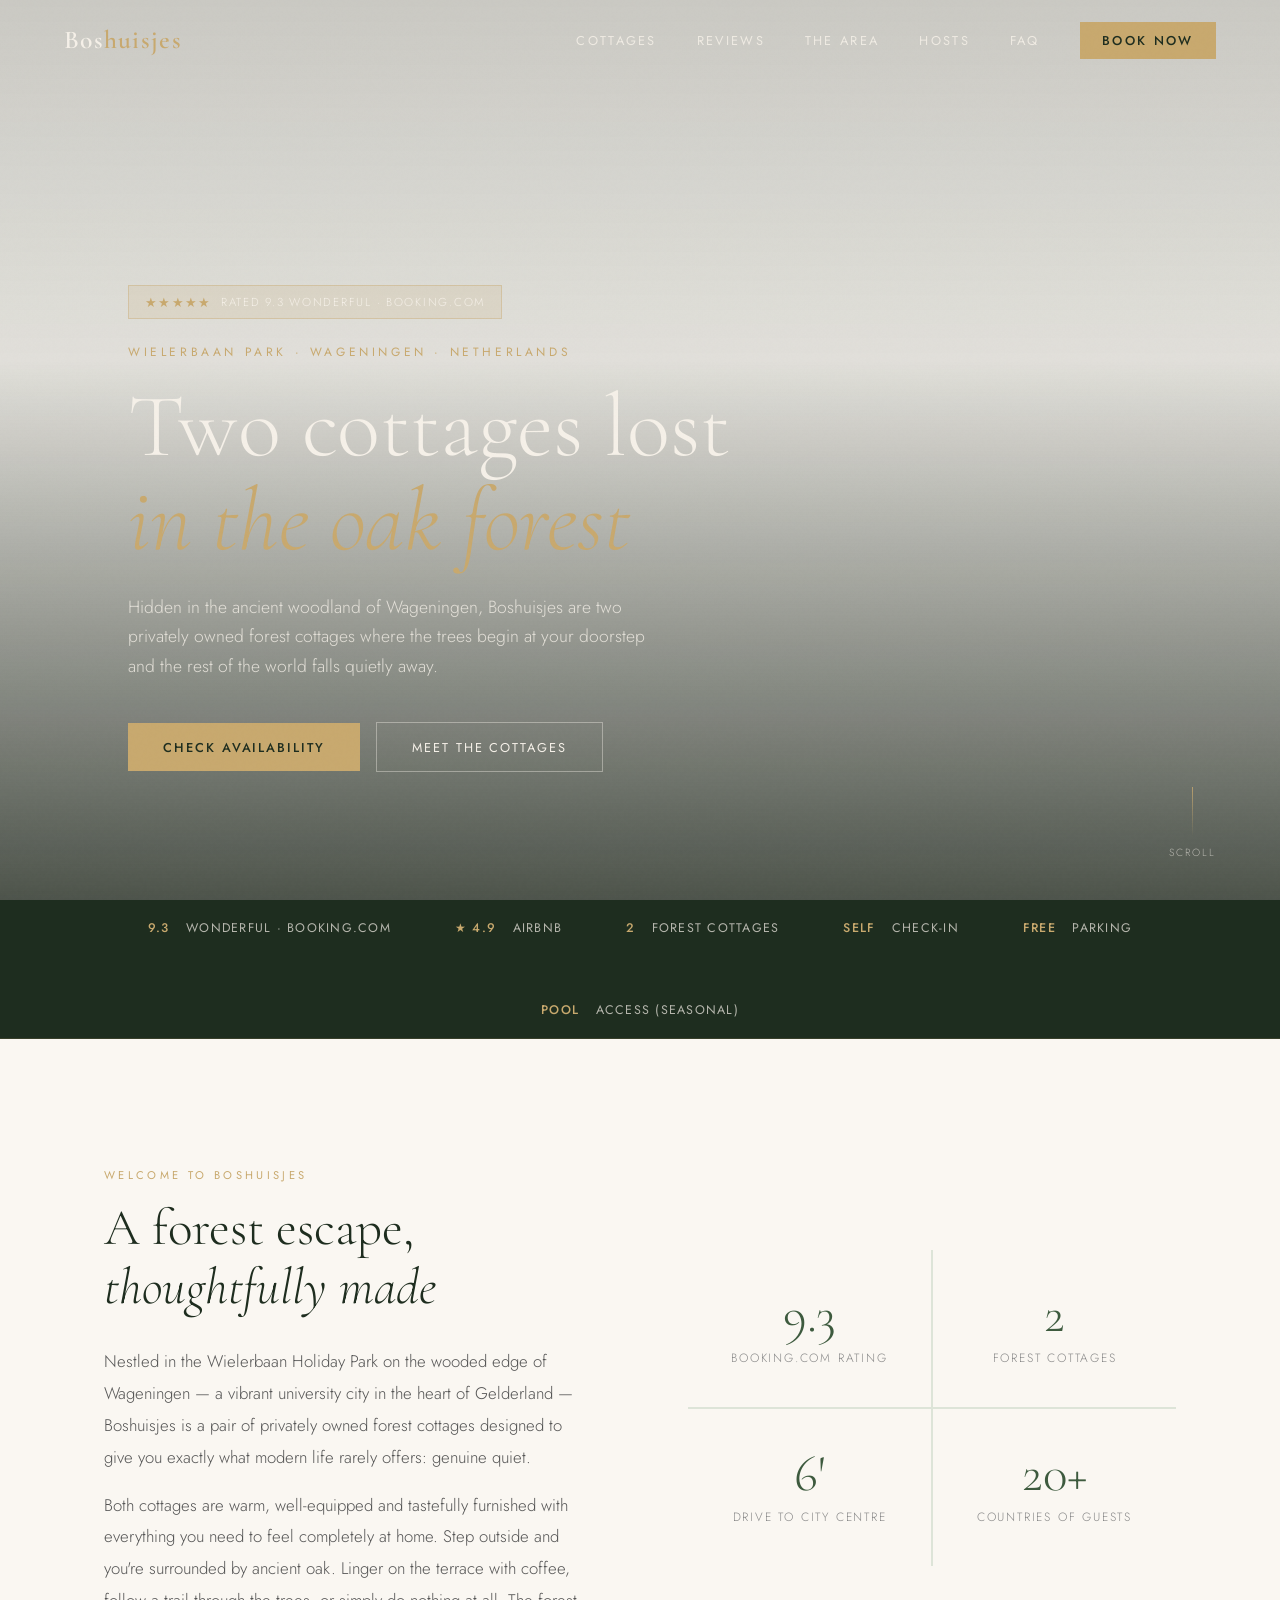
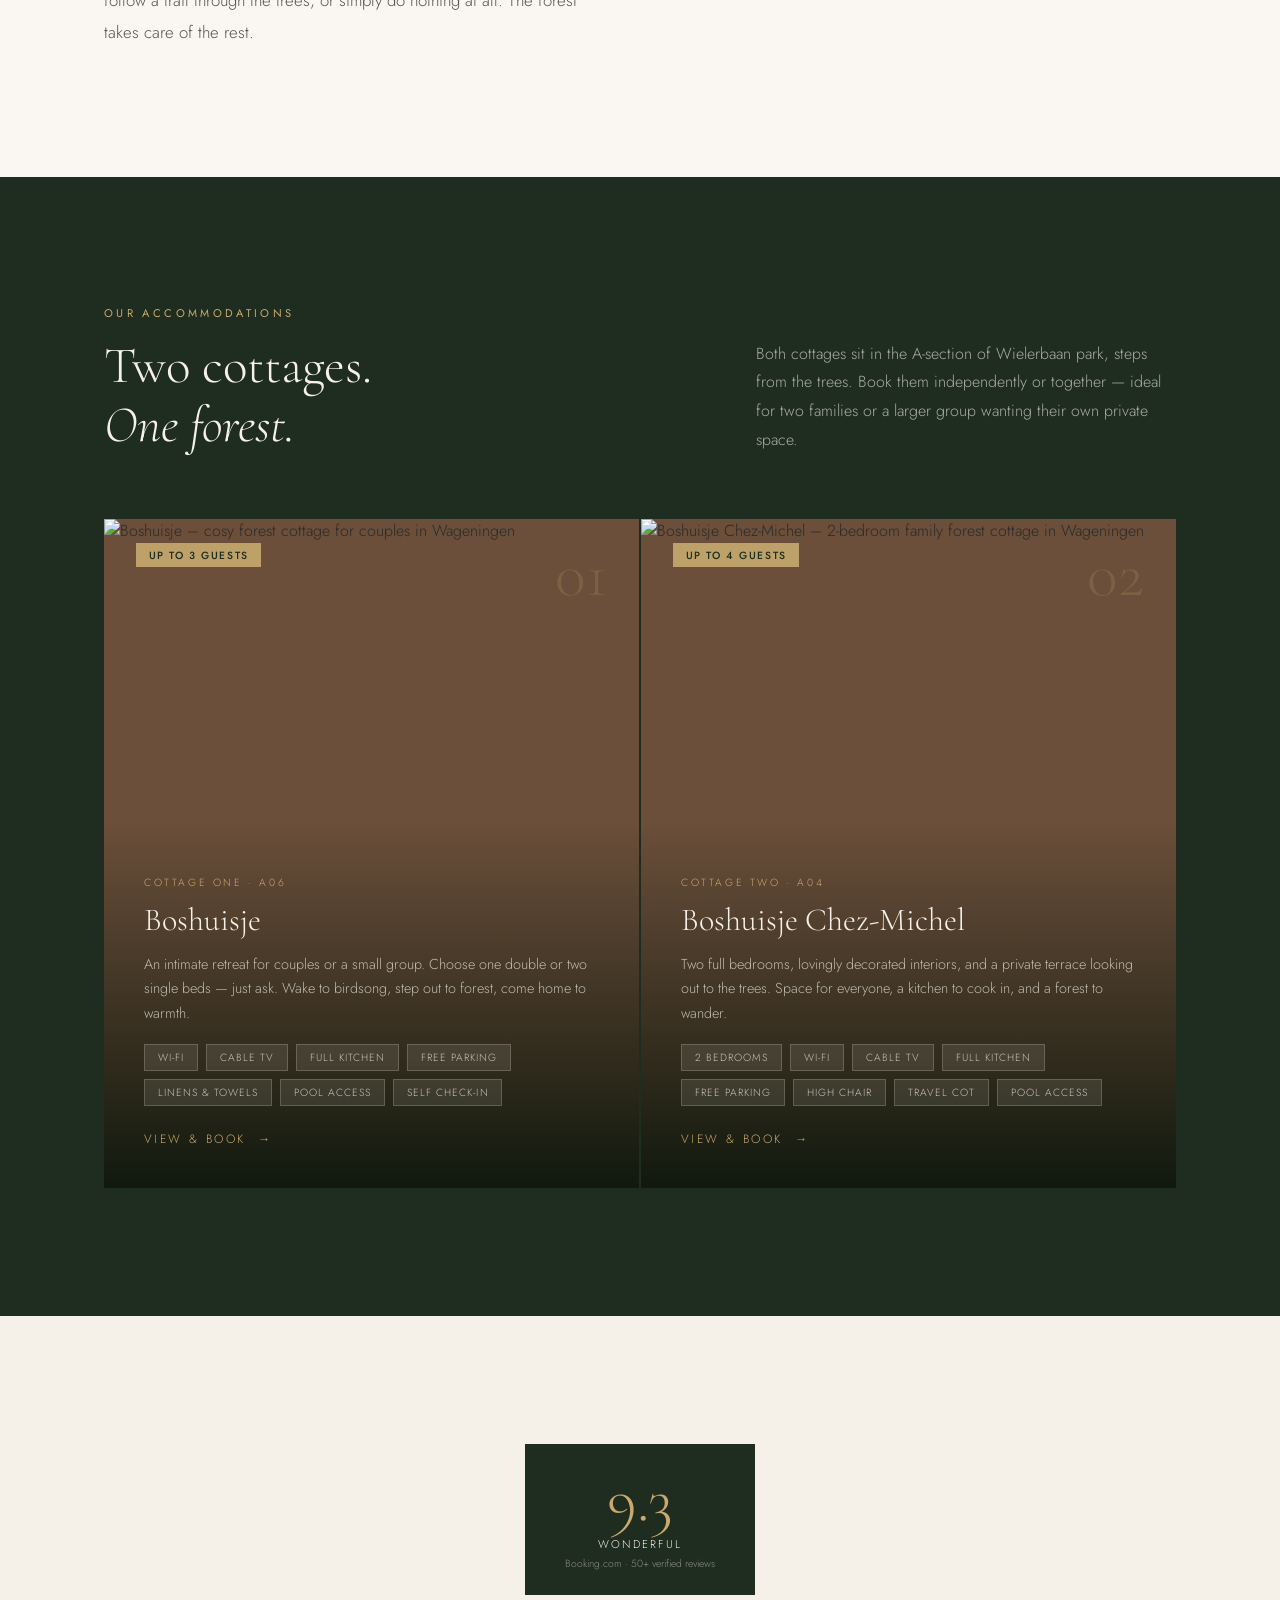
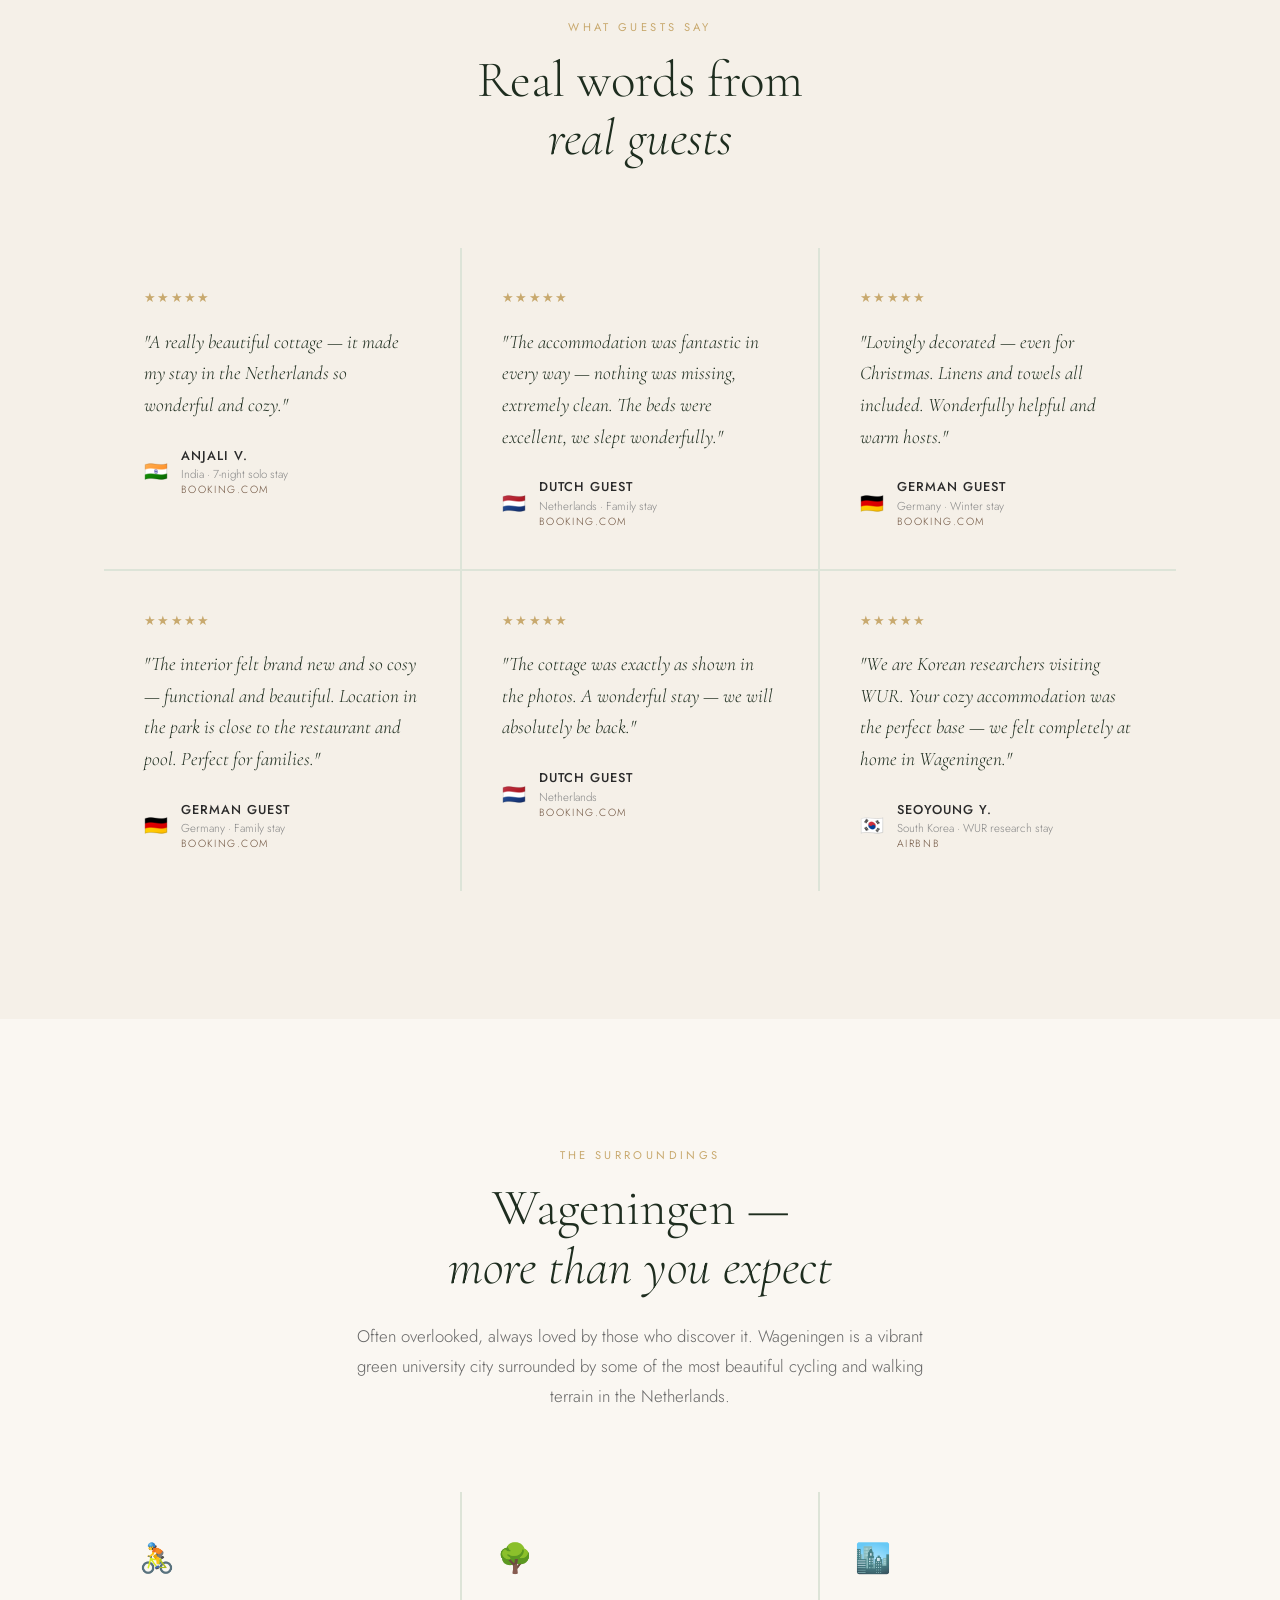
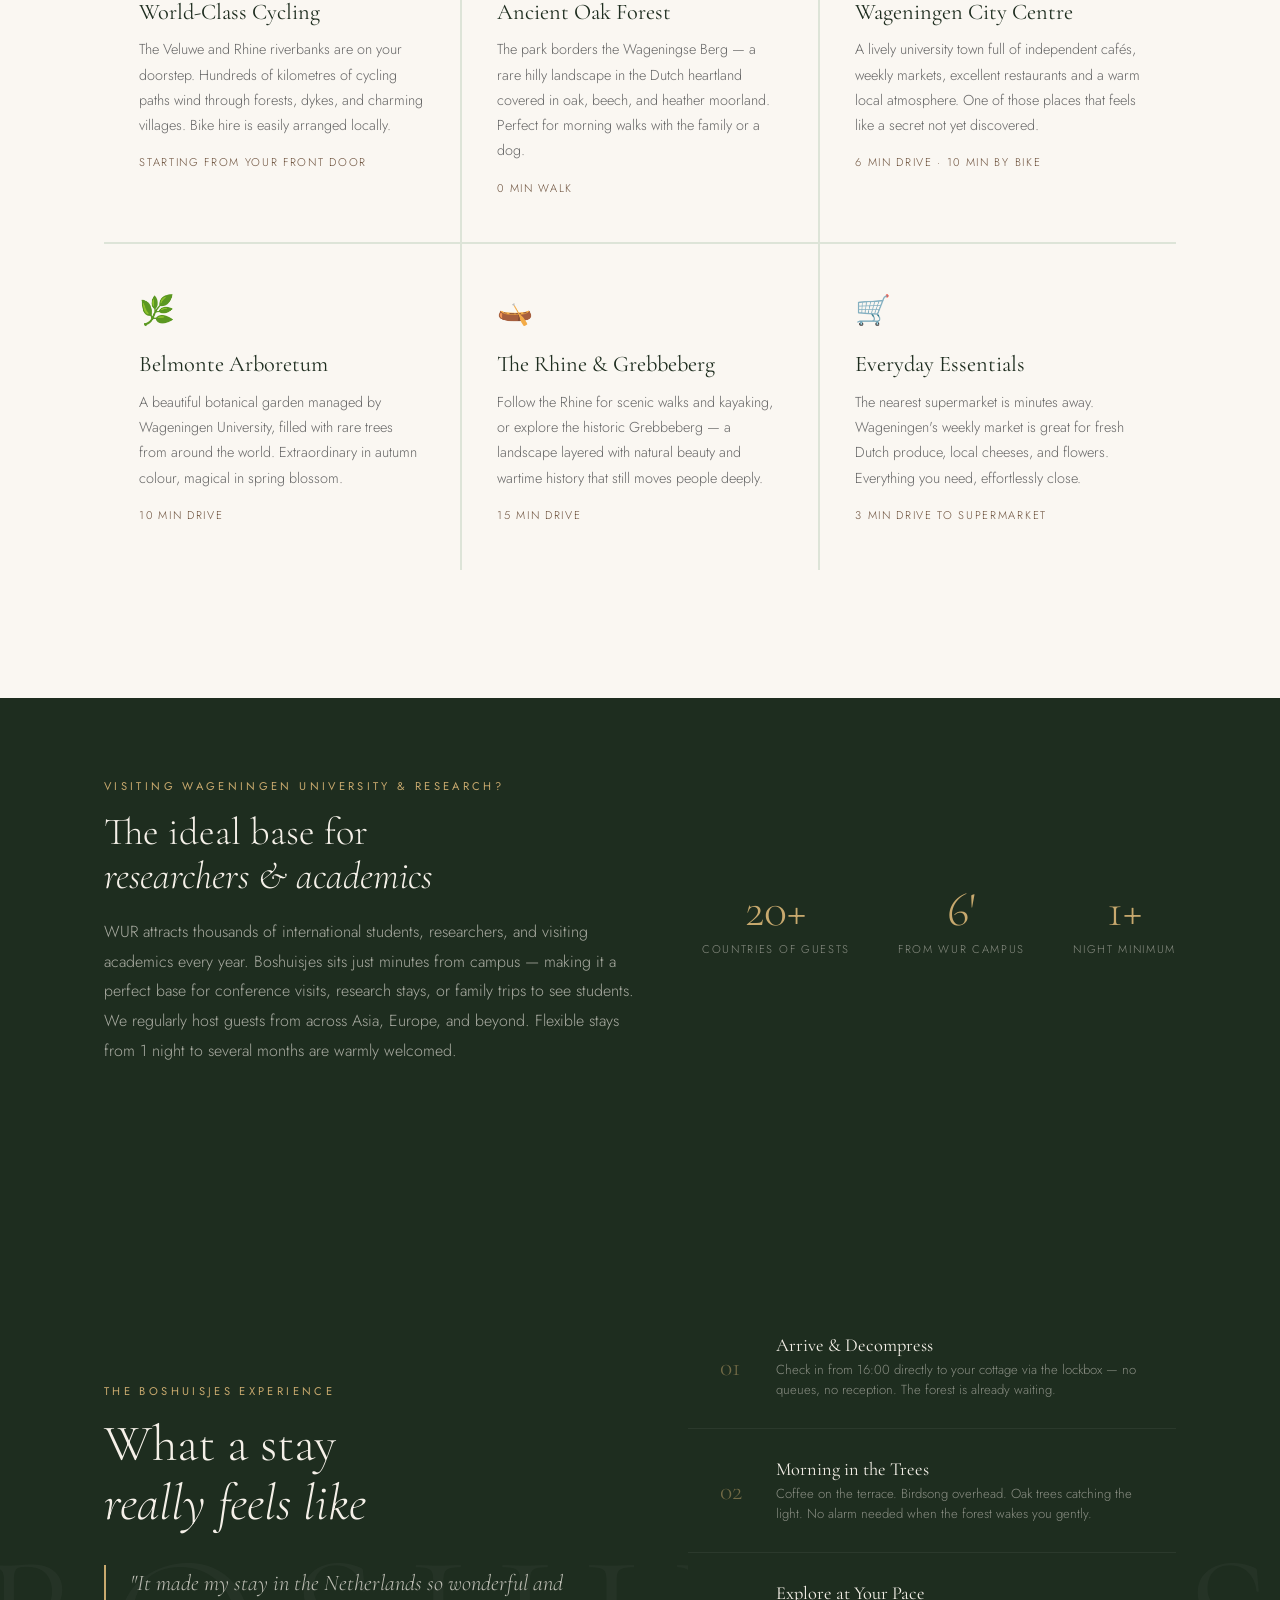
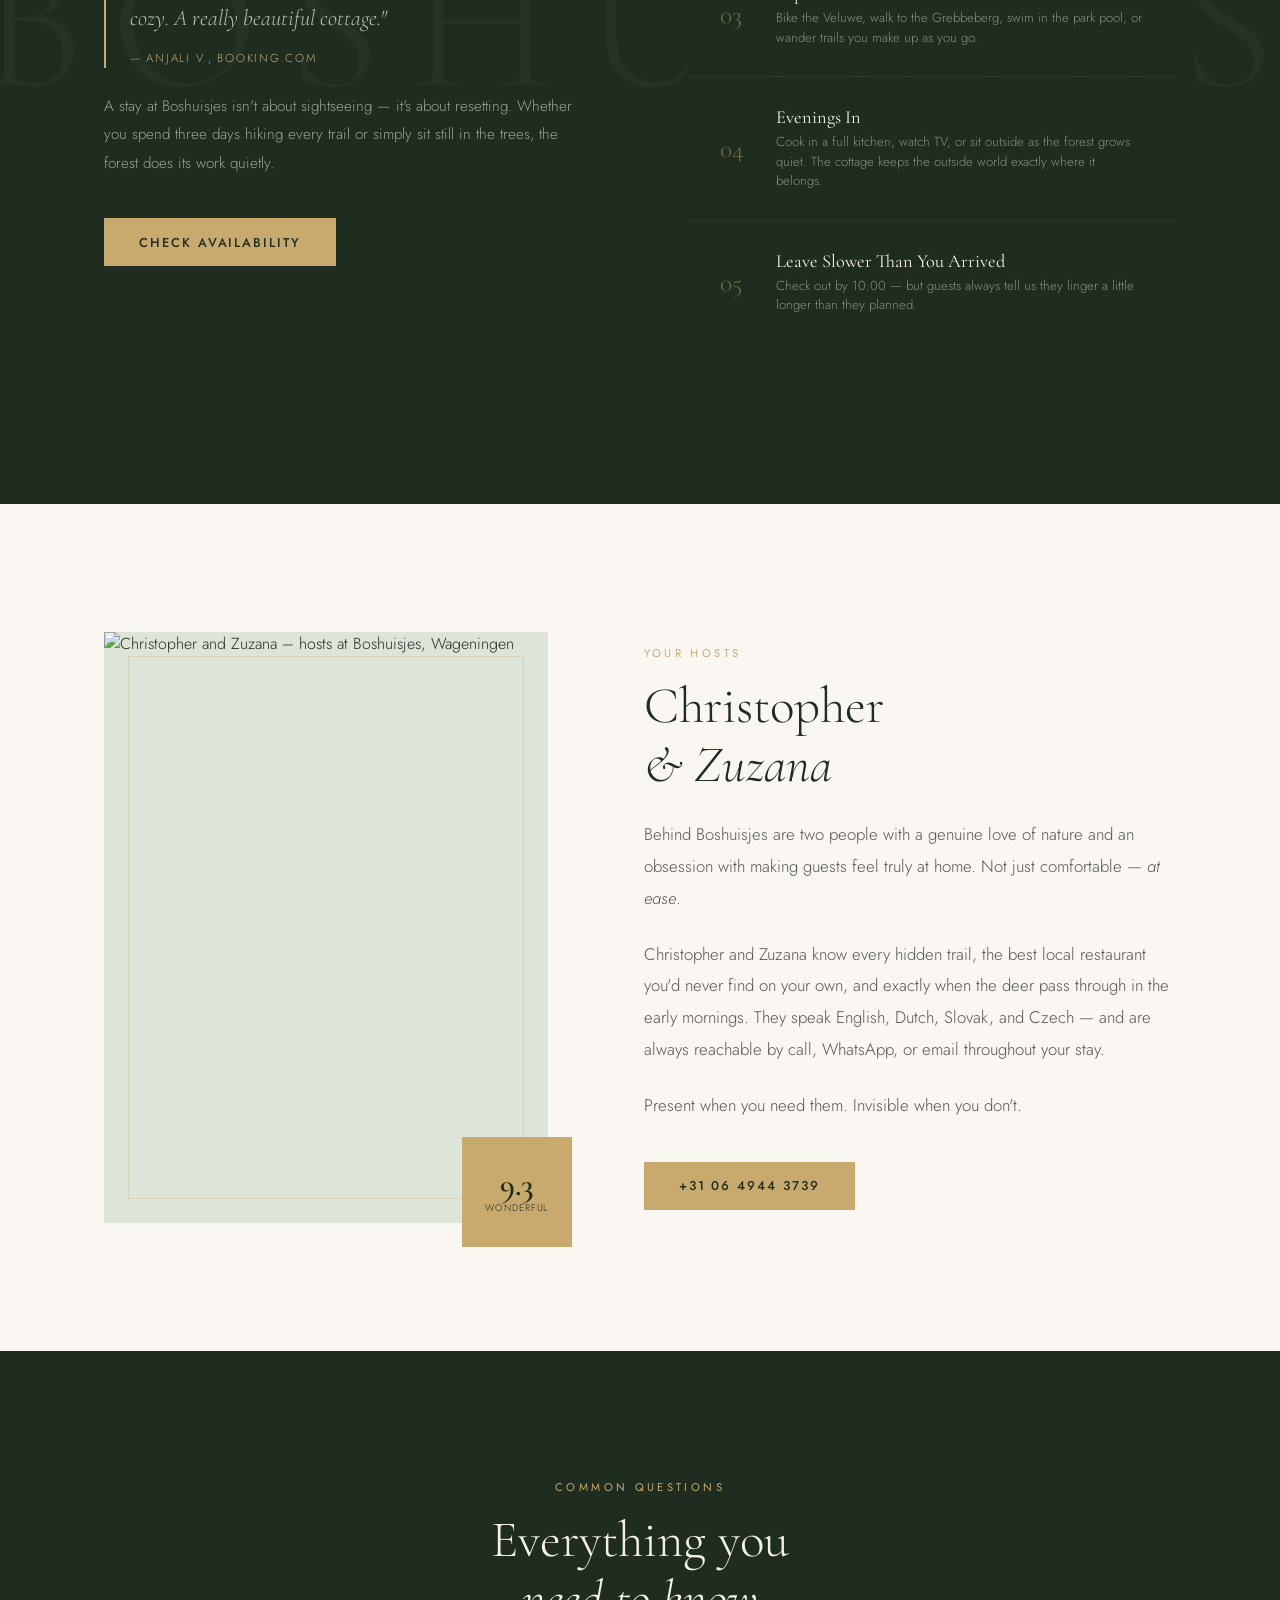
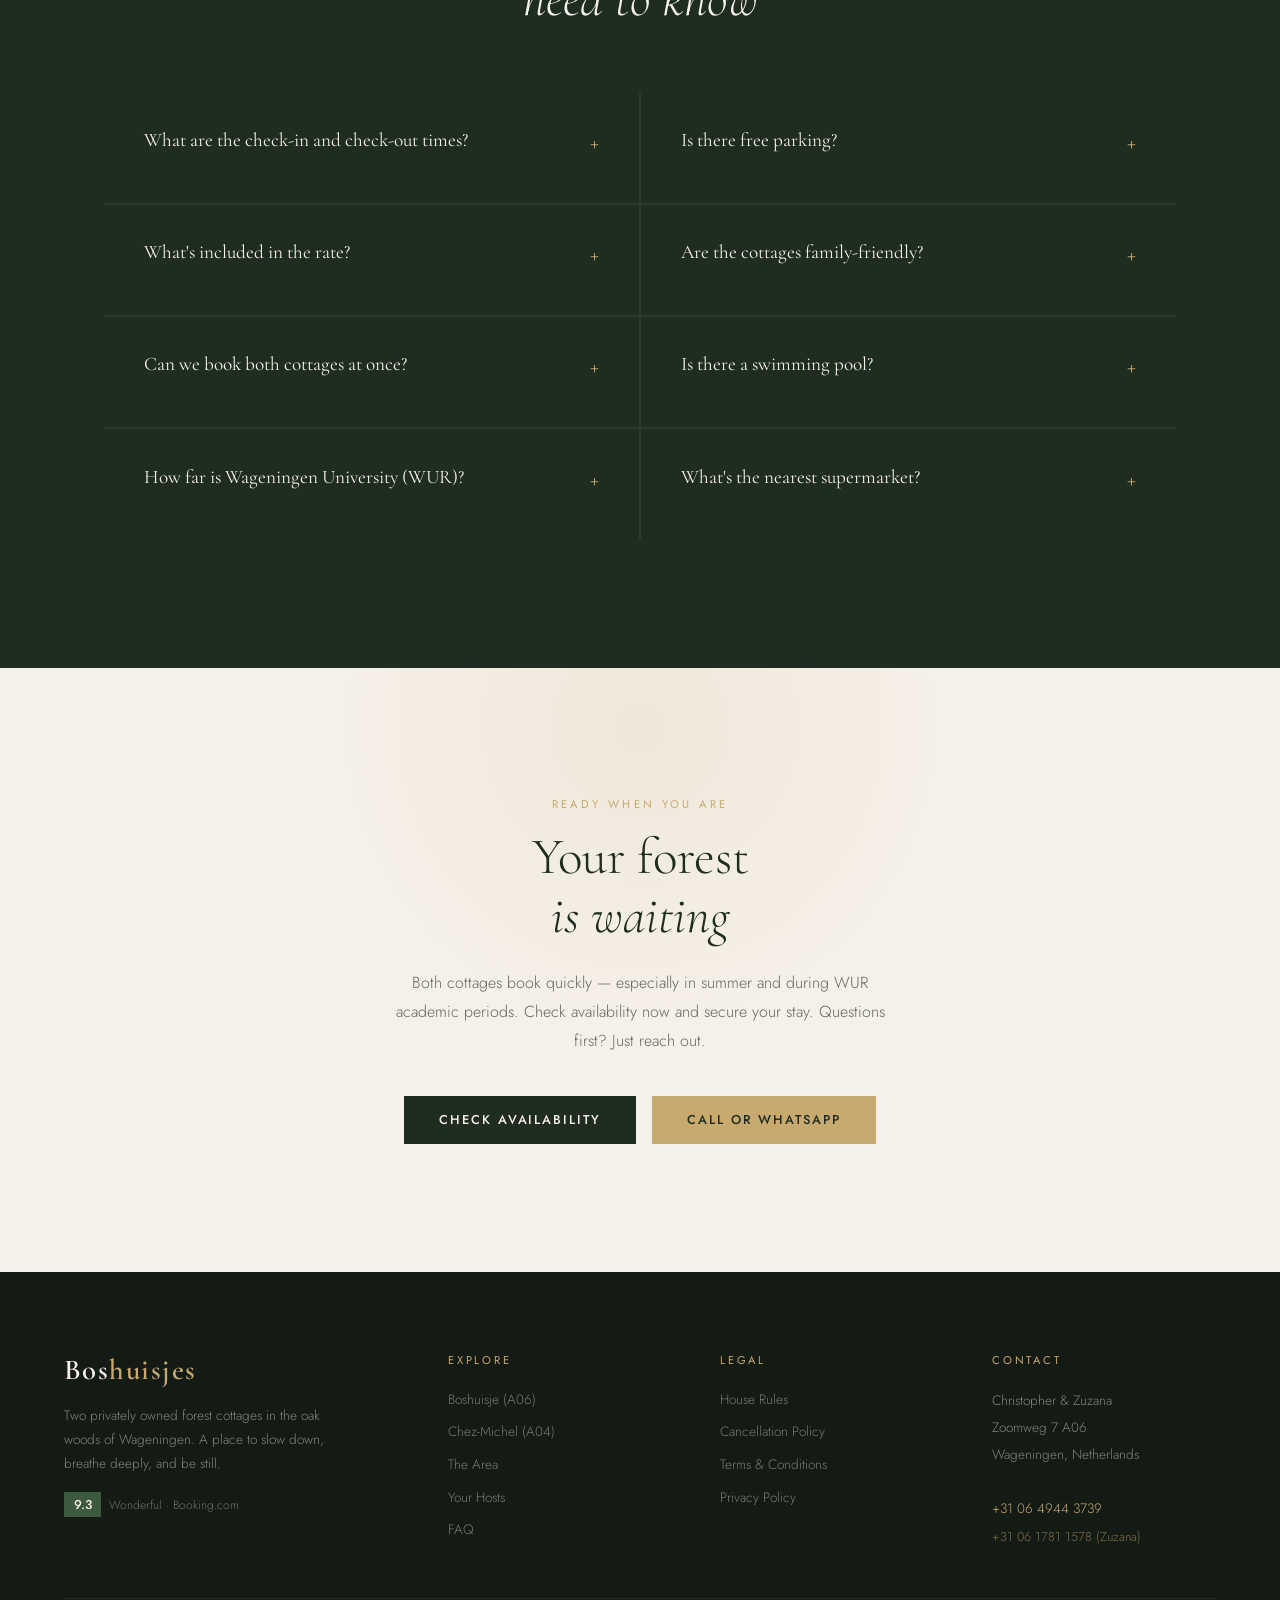
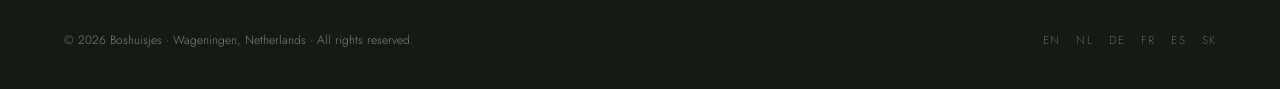
==== boshuisjes/index.html @ 62c1242a "deploy: index.html" ====
<!DOCTYPE html>
<html lang="en">
<head>
  <meta charset="UTF-8" />
  <meta name="viewport" content="width=device-width, initial-scale=1.0" />

  <!-- ===== PRIMARY SEO ===== -->
  <title>Boshuisjes – Forest Cottage Retreats in Wageningen, Netherlands</title>
  <meta name="description" content="Two cosy forest cottages in Wageningen's oak woods — rated 9.3 Wonderful on Booking.com. Perfect for couples, families, WUR visitors & nature lovers. Self check-in. Free parking. Pool access." />
  <meta name="keywords" content="Boshuisjes, Boshuisje, Chez Michel, vakantiewoning Wageningen, forest cottage Netherlands, holiday rental Gelderland, Wielerbaan park, Wageningen University accommodation, nature retreat, cottage Wageningen, familievakantie bos, WUR visiting researcher accommodation" />
  <meta name="author" content="Christopher & Zuzana – Boshuisjes" />
  <link rel="canonical" href="https://boshuisjes.com/" />
  <meta name="robots" content="index, follow" />
  <meta name="geo.region" content="NL-GE" />
  <meta name="geo.placename" content="Wageningen" />

  <!-- Open Graph -->
  <meta property="og:type" content="website" />
  <meta property="og:url" content="https://boshuisjes.com/" />
  <meta property="og:title" content="Boshuisjes – Forest Cottage Retreats in Wageningen · Rated 9.3 Wonderful" />
  <meta property="og:description" content="Two cosy forest cottages hidden in Wageningen's oak woods. Rated 9.3 on Booking.com. Free parking, Wi-Fi, pool access. Ideal for families, couples & WUR visitors." />
  <meta property="og:image" content="https://boshuisjes.com/images/hero.jpg" />
  <meta property="og:locale" content="en_GB" />

  <!-- Twitter Card -->
  <meta name="twitter:card" content="summary_large_image" />
  <meta name="twitter:title" content="Boshuisjes – Forest Cottage Retreats in Wageningen" />
  <meta name="twitter:description" content="Two cosy forest cottages rated 9.3 Wonderful. Oak woods, free parking, pool, Wi-Fi. Book direct." />

  <!-- Hreflang -->
  <link rel="alternate" hreflang="en" href="https://boshuisjes.com/" />
  <link rel="alternate" hreflang="nl" href="https://boshuisjes.com/nl" />
  <link rel="alternate" hreflang="de" href="https://boshuisjes.com/de" />
  <link rel="alternate" hreflang="fr" href="https://boshuisjes.com/fr" />
  <link rel="alternate" hreflang="es" href="https://boshuisjes.com/es" />
  <link rel="alternate" hreflang="x-default" href="https://boshuisjes.com/" />

  <!-- Schema.org -->
  <script type="application/ld+json">
  {
    "@context": "https://schema.org",
    "@type": "LodgingBusiness",
    "name": "Boshuisjes",
    "alternateName": ["Boshuisje", "Boshuisje Chez-Michel"],
    "description": "Two cosy forest cottages in the oak woods of Wageningen, Netherlands. Rated 9.3 Wonderful on Booking.com. Ideal for families, couples, and Wageningen University visitors.",
    "url": "https://boshuisjes.com",
    "telephone": "+31649443739",
    "email": "contact@boshuisjes.com",
    "address": {
      "@type": "PostalAddress",
      "streetAddress": "Zoomweg 7, A06",
      "addressLocality": "Wageningen",
      "addressRegion": "Gelderland",
      "postalCode": "6702 BZ",
      "addressCountry": "NL"
    },
    "geo": { "@type": "GeoCoordinates", "latitude": 51.9692, "longitude": 5.6656 },
    "aggregateRating": {
      "@type": "AggregateRating",
      "ratingValue": "9.3", "bestRating": "10", "ratingCount": "50"
    },
    "amenityFeature": [
      {"@type": "LocationFeatureSpecification", "name": "Free Parking", "value": true},
      {"@type": "LocationFeatureSpecification", "name": "Wi-Fi", "value": true},
      {"@type": "LocationFeatureSpecification", "name": "Seasonal Swimming Pool", "value": true},
      {"@type": "LocationFeatureSpecification", "name": "Full Kitchen", "value": true},
      {"@type": "LocationFeatureSpecification", "name": "Family Friendly", "value": true},
      {"@type": "LocationFeatureSpecification", "name": "Self Check-In", "value": true}
    ],
    "checkinTime": "16:00",
    "checkoutTime": "10:00"
  }
  </script>

  <link rel="preconnect" href="https://fonts.googleapis.com" />
  <link rel="preconnect" href="https://fonts.gstatic.com" crossorigin />
  <link href="https://fonts.googleapis.com/css2?family=Cormorant+Garamond:ital,wght@0,300;0,400;0,600;1,300;1,400&family=Jost:wght@300;400;500&display=swap" rel="stylesheet" />

  <style>
    :root {
      --forest:#1e2d1f; --moss:#3d5a3e; --bark:#6b4f3a;
      --cream:#f5f0e8; --ivory:#faf7f2; --gold:#c8a96e;
      --mist:#dde4d8; --charcoal:#2a2a2a;
      --trans:0.6s cubic-bezier(0.4,0,0.2,1);
    }
    *,*::before,*::after{box-sizing:border-box;margin:0;padding:0}
    html{scroll-behavior:smooth}
    body{font-family:'Jost',sans-serif;font-weight:300;background:var(--ivory);color:var(--charcoal);overflow-x:hidden}
    body::before{content:'';position:fixed;inset:0;background-image:url("data:image/svg+xml,%3Csvg viewBox='0 0 256 256' xmlns='http://www.w3.org/2000/svg'%3E%3Cfilter id='n'%3E%3CfeTurbulence type='fractalNoise' baseFrequency='0.9' numOctaves='4' stitchTiles='stitch'/%3E%3C/filter%3E%3Crect width='100%25' height='100%25' filter='url(%23n)' opacity='0.03'/%3E%3C/svg%3E");pointer-events:none;z-index:9999;opacity:.4}

    /* NAV */
    nav{position:fixed;top:0;left:0;right:0;z-index:100;display:flex;align-items:center;justify-content:space-between;padding:1.5rem 4rem;transition:background var(--trans),padding var(--trans)}
    nav.scrolled{background:rgba(30,45,31,.96);backdrop-filter:blur(12px);padding:1rem 4rem}
    .nav-logo{font-family:'Cormorant Garamond',serif;font-size:1.6rem;font-weight:600;color:var(--cream);text-decoration:none;letter-spacing:.05em}
    .nav-logo span{color:var(--gold)}
    .nav-links{display:flex;gap:2.5rem;list-style:none}
    .nav-links a{color:rgba(245,240,232,.85);text-decoration:none;font-size:.8rem;font-weight:400;letter-spacing:.18em;text-transform:uppercase;transition:color .3s;position:relative}
    .nav-links a::after{content:'';position:absolute;bottom:-3px;left:0;width:0;height:1px;background:var(--gold);transition:width .3s}
    .nav-links a:hover{color:var(--gold)} .nav-links a:hover::after{width:100%}
    .nav-book{background:var(--gold)!important;color:var(--forest)!important;padding:.55rem 1.4rem;font-weight:500!important;transition:background .3s!important}
    .nav-book:hover{background:var(--cream)!important} .nav-book::after{display:none!important}

    /* HERO */
    #hero{position:relative;height:100vh;min-height:700px;display:flex;align-items:flex-end;padding-bottom:8rem;overflow:hidden}
    .hero-bg{position:absolute;inset:0;background:linear-gradient(to bottom,rgba(10,20,10,.2) 0%,rgba(10,20,10,.1) 40%,rgba(10,20,10,.72) 100%),url('../photo/Boshuije%2006%20Banner%20photo.jpg') center/cover no-repeat;transform:scale(1.05);animation:heroZoom 12s ease-out forwards}
    @keyframes heroZoom{from{transform:scale(1.05)}to{transform:scale(1)}}
    .hero-content{position:relative;z-index:2;padding-left:8rem;max-width:800px;opacity:0;transform:translateY(30px);animation:fadeUp 1.2s .5s ease forwards}
    @keyframes fadeUp{to{opacity:1;transform:translateY(0)}}
    .hero-badge{display:inline-flex;align-items:center;gap:.6rem;background:rgba(200,169,110,.15);border:1px solid rgba(200,169,110,.4);padding:.4rem 1rem;margin-bottom:1.5rem}
    .hero-badge-stars{color:var(--gold);font-size:.8rem;letter-spacing:.1em}
    .hero-badge-text{color:var(--cream);font-size:.72rem;letter-spacing:.15em;text-transform:uppercase}
    .hero-eyebrow{display:block;color:var(--gold);font-size:.75rem;letter-spacing:.3em;text-transform:uppercase;margin-bottom:1.2rem;font-weight:400}
    .hero-title{font-family:'Cormorant Garamond',serif;font-size:clamp(3.5rem,7vw,6.5rem);font-weight:300;color:var(--cream);line-height:1.05;margin-bottom:1.5rem}
    .hero-title em{font-style:italic;color:var(--gold)}
    .hero-sub{color:rgba(245,240,232,.8);font-size:1.1rem;font-weight:300;line-height:1.7;max-width:520px;margin-bottom:2.5rem}
    .hero-ctas{display:flex;gap:1rem;align-items:center}
    .btn-primary{background:var(--gold);color:var(--forest);text-decoration:none;padding:.9rem 2.2rem;font-size:.8rem;font-weight:500;letter-spacing:.15em;text-transform:uppercase;transition:background .3s,transform .3s;display:inline-block}
    .btn-primary:hover{background:var(--cream);transform:translateY(-2px)}
    .btn-ghost{color:var(--cream);text-decoration:none;padding:.9rem 2.2rem;font-size:.8rem;font-weight:400;letter-spacing:.15em;text-transform:uppercase;border:1px solid rgba(245,240,232,.4);transition:border-color .3s,color .3s}
    .btn-ghost:hover{border-color:var(--gold);color:var(--gold)}
    .hero-scroll{position:absolute;bottom:2.5rem;right:4rem;z-index:2;display:flex;flex-direction:column;align-items:center;gap:.5rem;color:rgba(245,240,232,.6);font-size:.65rem;letter-spacing:.2em;text-transform:uppercase;animation:fadeUp 1.2s 1.4s ease forwards;opacity:0}
    .scroll-line{width:1px;height:50px;background:linear-gradient(to bottom,rgba(200,169,110,.8),transparent);animation:scrollPulse 2s 2s infinite}
    @keyframes scrollPulse{0%,100%{transform:scaleY(1);opacity:.8}50%{transform:scaleY(.6);opacity:.3}}

    /* SHARED */
    .container{max-width:1200px;margin:0 auto;padding:0 4rem}
    .section-label{font-size:.7rem;letter-spacing:.3em;text-transform:uppercase;color:var(--gold);font-weight:400;margin-bottom:1rem;display:block}
    .section-title{font-family:'Cormorant Garamond',serif;font-size:clamp(2.2rem,4vw,3.5rem);font-weight:300;line-height:1.15;color:var(--forest)}
    .section-title em{font-style:italic}
    .reveal{opacity:0;transform:translateY(40px);transition:opacity .8s ease,transform .8s ease}
    .reveal.visible{opacity:1;transform:translateY(0)}
    .reveal-delay-1{transition-delay:.15s} .reveal-delay-2{transition-delay:.3s} .reveal-delay-3{transition-delay:.45s}

    /* TRUST BAR */
    #trust{background:var(--forest);padding:1.2rem 4rem;display:flex;justify-content:center;align-items:center;gap:4rem;flex-wrap:wrap;border-bottom:1px solid rgba(200,169,110,.15)}
    .trust-item{display:flex;align-items:center;gap:.7rem;color:rgba(245,240,232,.7);font-size:.78rem;letter-spacing:.1em;text-transform:uppercase;font-weight:400}
    .trust-item strong{color:var(--gold);font-weight:500}

    /* INTRO */
    #intro{padding:8rem 0;background:var(--ivory)}
    .intro-grid{display:grid;grid-template-columns:1fr 1fr;gap:6rem;align-items:center}
    .intro-text p{color:#555;line-height:1.9;font-size:1.05rem;margin-top:1.8rem}
    .intro-text p+p{margin-top:1rem}
    .intro-stats{display:grid;grid-template-columns:1fr 1fr;gap:2px;background:var(--mist)}
    .stat-card{background:var(--ivory);padding:2.5rem;text-align:center;transition:background var(--trans)}
    .stat-card:hover{background:var(--cream)}
    .stat-number{font-family:'Cormorant Garamond',serif;font-size:3.2rem;font-weight:300;color:var(--moss);line-height:1;display:block}
    .stat-label{font-size:.75rem;letter-spacing:.15em;text-transform:uppercase;color:#888;margin-top:.5rem;display:block}

    /* COTTAGES */
    #cottages{padding:8rem 0;background:var(--forest);overflow:hidden}
    .cottages-intro{display:flex;justify-content:space-between;align-items:flex-end;margin-bottom:4rem;gap:2rem}
    .cottages-intro p{max-width:420px;color:rgba(245,240,232,.65);line-height:1.8;font-size:1rem}
    .cottage-cards{display:grid;grid-template-columns:1fr 1fr;gap:2px}
    .cottage-card{position:relative;overflow:hidden;aspect-ratio:4/5;cursor:pointer;background:var(--bark)}
    .cottage-card-img{width:100%;height:100%;object-fit:cover;transition:transform .8s cubic-bezier(.4,0,.2,1)}
    .cottage-card:hover .cottage-card-img{transform:scale(1.06)}
    .cottage-card-overlay{position:absolute;inset:0;background:linear-gradient(to top,rgba(10,20,10,.93) 0%,transparent 55%);display:flex;flex-direction:column;justify-content:flex-end;padding:2.5rem}
    .cottage-card-number{font-family:'Cormorant Garamond',serif;font-size:4rem;font-weight:300;color:rgba(200,169,110,.2);position:absolute;top:1.5rem;right:2rem;line-height:1}
    .cottage-capacity{position:absolute;top:1.5rem;left:2rem;background:rgba(200,169,110,.9);color:var(--forest);font-size:.65rem;letter-spacing:.15em;text-transform:uppercase;padding:.3rem .8rem;font-weight:500}
    .cottage-tag{font-size:.65rem;letter-spacing:.25em;text-transform:uppercase;color:var(--gold);margin-bottom:.6rem}
    .cottage-name{font-family:'Cormorant Garamond',serif;font-size:2rem;font-weight:300;color:var(--cream);margin-bottom:.8rem}
    .cottage-desc{color:rgba(245,240,232,.7);font-size:.9rem;line-height:1.7;margin-bottom:1.2rem}
    .cottage-amenities{display:flex;flex-wrap:wrap;gap:.5rem;margin-bottom:1.5rem}
    .amenity-tag{background:rgba(245,240,232,.1);color:rgba(245,240,232,.75);font-size:.65rem;letter-spacing:.1em;text-transform:uppercase;padding:.3rem .8rem;border:1px solid rgba(245,240,232,.2)}
    .cottage-link{color:var(--gold);text-decoration:none;font-size:.75rem;letter-spacing:.2em;text-transform:uppercase;display:flex;align-items:center;gap:.5rem;transition:gap .3s}
    .cottage-link:hover{gap:1rem}

    /* REVIEWS */
    #reviews{padding:8rem 0;background:var(--cream)}
    .reviews-header{text-align:center;margin-bottom:5rem}
    .reviews-score{display:inline-flex;flex-direction:column;align-items:center;background:var(--forest);color:var(--cream);padding:1.5rem 2.5rem;margin-bottom:1.5rem}
    .reviews-score-number{font-family:'Cormorant Garamond',serif;font-size:4rem;font-weight:300;line-height:1;color:var(--gold)}
    .reviews-score-label{font-size:.7rem;letter-spacing:.2em;text-transform:uppercase;margin-top:.3rem}
    .reviews-score-source{font-size:.65rem;opacity:.5;margin-top:.2rem}
    .reviews-grid{display:grid;grid-template-columns:repeat(3,1fr);gap:2px;background:var(--mist)}
    .review-card{background:var(--cream);padding:2.5rem;transition:background var(--trans)}
    .review-card:hover{background:var(--ivory)}
    .review-stars{color:var(--gold);font-size:.8rem;margin-bottom:1.2rem;letter-spacing:.1em}
    .review-text{font-family:'Cormorant Garamond',serif;font-size:1.2rem;font-style:italic;line-height:1.65;color:var(--forest);margin-bottom:1.5rem}
    .review-author{display:flex;align-items:center;gap:.8rem}
    .review-flag{font-size:1.2rem}
    .review-name{font-size:.8rem;font-weight:500;letter-spacing:.08em;text-transform:uppercase}
    .review-origin{font-size:.72rem;color:#888;margin-top:.1rem}
    .review-platform{font-size:.65rem;letter-spacing:.15em;text-transform:uppercase;color:var(--bark)}

    /* AREA */
    #area{padding:8rem 0;background:var(--ivory)}
    .area-header{text-align:center;margin-bottom:5rem}
    .area-header p{max-width:600px;margin:1.5rem auto 0;color:#666;line-height:1.8;font-size:1.05rem}
    .area-grid{display:grid;grid-template-columns:repeat(3,1fr);gap:2px;background:var(--mist)}
    .area-item{background:var(--ivory);padding:2.8rem 2.2rem;transition:background var(--trans);position:relative;overflow:hidden}
    .area-item::before{content:'';position:absolute;bottom:0;left:0;right:0;height:3px;background:var(--gold);transform:scaleX(0);transform-origin:left;transition:transform .4s ease}
    .area-item:hover{background:var(--cream)} .area-item:hover::before{transform:scaleX(1)}
    .area-icon{font-size:1.8rem;margin-bottom:1.2rem;display:block}
    .area-item h3{font-family:'Cormorant Garamond',serif;font-size:1.4rem;font-weight:400;color:var(--forest);margin-bottom:.8rem}
    .area-item p{color:#666;font-size:.9rem;line-height:1.75}
    .area-item .distance{display:inline-block;margin-top:1rem;font-size:.7rem;letter-spacing:.15em;text-transform:uppercase;color:var(--bark)}

    /* WUR */
    #wur{padding:5rem 0;background:var(--forest)}
    .wur-inner{display:flex;align-items:center;justify-content:space-between;gap:4rem}
    .wur-text p{color:rgba(245,240,232,.65);line-height:1.85;font-size:1rem;margin-top:1.2rem;max-width:540px}
    .wur-stats{display:flex;gap:3rem;flex-shrink:0}
    .wur-stat{text-align:center}
    .wur-stat-num{font-family:'Cormorant Garamond',serif;font-size:3rem;font-weight:300;color:var(--gold);line-height:1;display:block}
    .wur-stat-label{font-size:.7rem;letter-spacing:.15em;text-transform:uppercase;color:rgba(245,240,232,.5);margin-top:.4rem;display:block}

    /* EXPERIENCE */
    #experience{padding:10rem 0;background:var(--forest);position:relative;overflow:hidden}
    #experience::before{content:'BOSHUISJES';position:absolute;top:50%;left:50%;transform:translate(-50%,-50%);font-family:'Cormorant Garamond',serif;font-size:clamp(6rem,15vw,14rem);font-weight:300;color:rgba(255,255,255,.03);white-space:nowrap;pointer-events:none;letter-spacing:.15em}
    .experience-inner{display:grid;grid-template-columns:1fr 1fr;gap:6rem;align-items:center;position:relative;z-index:2}
    .experience-text blockquote{margin-top:2rem;padding-left:1.5rem;border-left:2px solid var(--gold);font-family:'Cormorant Garamond',serif;font-size:1.4rem;font-style:italic;color:rgba(245,240,232,.75);line-height:1.6}
    .blockquote-author{font-family:'Jost',sans-serif;font-style:normal;font-size:.72rem;letter-spacing:.15em;text-transform:uppercase;color:var(--gold);display:block;margin-top:.8rem}
    .experience-text p{color:rgba(245,240,232,.6);line-height:1.9;margin-top:1.5rem;font-size:.95rem}
    .experience-text .btn-primary{margin-top:2.5rem}
    .experience-list{list-style:none;display:flex;flex-direction:column;gap:1px;background:rgba(255,255,255,.06)}
    .experience-list li{background:rgba(30,45,31,1);padding:1.8rem 2rem;display:flex;align-items:center;gap:1.5rem;transition:background var(--trans)}
    .experience-list li:hover{background:rgba(61,90,62,.4)}
    .exp-num{font-family:'Cormorant Garamond',serif;font-size:1.6rem;color:var(--gold);opacity:.5;min-width:2rem}
    .exp-content h4{font-family:'Cormorant Garamond',serif;font-size:1.15rem;font-weight:400;color:var(--cream);margin-bottom:.25rem}
    .exp-content p{font-size:.82rem;color:rgba(245,240,232,.5);line-height:1.5}

    /* HOSTS */
    #hosts{padding:8rem 0;background:var(--ivory)}
    .hosts-grid{display:grid;grid-template-columns:1fr 1.2fr;gap:6rem;align-items:center}
    .hosts-image{position:relative}
    .hosts-image-frame{width:100%;aspect-ratio:3/4;background:var(--mist);position:relative;overflow:hidden}
    .hosts-image-frame img{width:100%;height:100%;object-fit:cover}
    .hosts-image-frame::after{content:'';position:absolute;inset:0;border:1px solid rgba(200,169,110,.3);margin:1.5rem}
    .hosts-badge{position:absolute;bottom:-1.5rem;right:-1.5rem;background:var(--gold);width:110px;height:110px;display:flex;flex-direction:column;align-items:center;justify-content:center;text-align:center}
    .hosts-badge span:first-child{font-family:'Cormorant Garamond',serif;font-size:2rem;font-weight:600;color:var(--forest);line-height:1}
    .hosts-badge span:last-child{font-size:.6rem;letter-spacing:.1em;text-transform:uppercase;color:var(--forest)}
    .hosts-text p{color:#555;line-height:1.9;font-size:1.05rem;margin-top:1.5rem}
    .hosts-text .btn-primary{margin-top:2.5rem}

    /* FAQ */
    #faq{padding:8rem 0;background:var(--forest)}
    .faq-header{text-align:center;margin-bottom:4rem}
    .faq-grid{display:grid;grid-template-columns:1fr 1fr;gap:2px;background:rgba(255,255,255,.06)}
    .faq-item{background:var(--forest);padding:2.2rem 2.5rem;cursor:pointer;transition:background var(--trans)}
    .faq-item:hover{background:rgba(61,90,62,.3)}
    .faq-q{font-family:'Cormorant Garamond',serif;font-size:1.2rem;font-weight:400;color:var(--cream);margin-bottom:.8rem;display:flex;justify-content:space-between;align-items:start;gap:1rem}
    .faq-q::after{content:'+';font-size:1.4rem;color:var(--gold);flex-shrink:0;transition:transform .3s}
    .faq-item.open .faq-q::after{transform:rotate(45deg)}
    .faq-a{color:rgba(245,240,232,.55);font-size:.9rem;line-height:1.8;max-height:0;overflow:hidden;transition:max-height .4s ease,margin-top .3s}
    .faq-item.open .faq-a{max-height:300px;margin-top:.2rem}

    /* CTA */
    #cta{padding:8rem 0;background:var(--cream);text-align:center;position:relative;overflow:hidden}
    #cta::before{content:'';position:absolute;top:-40%;left:50%;transform:translateX(-50%);width:600px;height:600px;background:radial-gradient(circle,rgba(200,169,110,.12) 0%,transparent 70%);pointer-events:none}
    #cta p{max-width:500px;margin:1.5rem auto 2.5rem;color:#666;line-height:1.8}
    .cta-actions{display:flex;justify-content:center;gap:1rem;flex-wrap:wrap}
    .btn-forest{background:var(--forest);color:var(--cream);text-decoration:none;padding:.9rem 2.2rem;font-size:.8rem;font-weight:500;letter-spacing:.15em;text-transform:uppercase;transition:background .3s;display:inline-block}
    .btn-forest:hover{background:var(--moss)}

    /* FOOTER */
    footer{background:#141a14;padding:5rem 4rem 2.5rem;color:rgba(245,240,232,.5)}
    .footer-top{display:grid;grid-template-columns:1.5fr 1fr 1fr 1fr;gap:3rem;padding-bottom:3rem;border-bottom:1px solid rgba(255,255,255,.07);margin-bottom:2rem}
    .footer-brand .nav-logo{font-size:1.8rem;display:block;margin-bottom:1rem}
    .footer-brand p{font-size:.85rem;line-height:1.8;max-width:260px}
    .footer-rating{display:inline-flex;align-items:center;gap:.5rem;margin-top:1rem}
    .footer-rating-score{background:var(--moss);color:var(--cream);padding:.2rem .6rem;font-size:.8rem;font-weight:500}
    .footer-rating-text{font-size:.75rem;color:rgba(245,240,232,.4)}
    .footer-col h4{font-size:.7rem;letter-spacing:.25em;text-transform:uppercase;color:var(--gold);margin-bottom:1.2rem;font-weight:400}
    .footer-col ul{list-style:none}
    .footer-col ul li{margin-bottom:.6rem}
    .footer-col ul li a{color:rgba(245,240,232,.45);text-decoration:none;font-size:.85rem;transition:color .3s}
    .footer-col ul li a:hover{color:var(--gold)}
    .footer-col address{font-style:normal;font-size:.85rem;line-height:2}
    .footer-bottom{display:flex;justify-content:space-between;align-items:center;font-size:.75rem}
    .lang-switcher{display:flex;gap:1rem}
    .lang-switcher a{color:rgba(245,240,232,.35);text-decoration:none;font-size:.72rem;letter-spacing:.1em;text-transform:uppercase;transition:color .3s}
    .lang-switcher a:hover{color:var(--gold)}

    @media(max-width:1000px){
      nav,nav.scrolled{padding:1rem 2rem}
      .nav-links{gap:1.5rem}
      .hero-content{padding-left:2rem;padding-right:2rem}
      .container{padding:0 2rem}
      #trust{padding:1rem 2rem;gap:1.5rem}
      .intro-grid,.experience-inner,.hosts-grid,.wur-inner{grid-template-columns:1fr}
      .cottage-cards,.faq-grid,.area-grid,.reviews-grid{grid-template-columns:1fr}
      .footer-top{grid-template-columns:1fr 1fr}
      .footer-bottom{flex-direction:column;gap:1rem;text-align:center}
      .cottages-intro{flex-direction:column;gap:1.5rem}
      .wur-stats{justify-content:center}
    }
  </style>
</head>
<body>

  <nav id="navbar">
    <a href="/" class="nav-logo">Bos<span>huisjes</span></a>
    <ul class="nav-links">
      <li><a href="#cottages">Cottages</a></li>
      <li><a href="#reviews">Reviews</a></li>
      <li><a href="#area">The Area</a></li>
      <li><a href="#hosts">Hosts</a></li>
      <li><a href="#faq">FAQ</a></li>
      <li><a href="#cta" class="nav-book">Book Now</a></li>
    </ul>
  </nav>

  <section id="hero">
    <div class="hero-bg"></div>
    <div class="hero-content">
      <div class="hero-badge">
        <span class="hero-badge-stars">★★★★★</span>
        <span class="hero-badge-text">Rated 9.3 Wonderful · Booking.com</span>
      </div>
      <span class="hero-eyebrow">Wielerbaan Park · Wageningen · Netherlands</span>
      <h1 class="hero-title">Two cottages lost<br><em>in the oak forest</em></h1>
      <p class="hero-sub">Hidden in the ancient woodland of Wageningen, Boshuisjes are two privately owned forest cottages where the trees begin at your doorstep and the rest of the world falls quietly away.</p>
      <div class="hero-ctas">
        <a href="#cta" class="btn-primary">Check Availability</a>
        <a href="#cottages" class="btn-ghost">Meet the Cottages</a>
      </div>
    </div>
    <div class="hero-scroll"><div class="scroll-line"></div><span>Scroll</span></div>
  </section>

  <div id="trust">
    <div class="trust-item"><strong>9.3</strong>&nbsp;Wonderful · Booking.com</div>
    <div class="trust-item"><strong>★ 4.9</strong>&nbsp;Airbnb</div>
    <div class="trust-item"><strong>2</strong>&nbsp;Forest Cottages</div>
    <div class="trust-item"><strong>Self</strong>&nbsp;Check-In</div>
    <div class="trust-item"><strong>Free</strong>&nbsp;Parking</div>
    <div class="trust-item"><strong>Pool</strong>&nbsp;Access (seasonal)</div>
  </div>

  <section id="intro">
    <div class="container">
      <div class="intro-grid">
        <div class="intro-text reveal">
          <span class="section-label">Welcome to Boshuisjes</span>
          <h2 class="section-title">A forest escape,<br><em>thoughtfully made</em></h2>
          <p>Nestled in the Wielerbaan Holiday Park on the wooded edge of Wageningen — a vibrant university city in the heart of Gelderland — Boshuisjes is a pair of privately owned forest cottages designed to give you exactly what modern life rarely offers: genuine quiet.</p>
          <p>Both cottages are warm, well-equipped and tastefully furnished with everything you need to feel completely at home. Step outside and you're surrounded by ancient oak. Linger on the terrace with coffee, follow a trail through the trees, or simply do nothing at all. The forest takes care of the rest.</p>
        </div>
        <div class="intro-stats reveal reveal-delay-1">
          <div class="stat-card"><span class="stat-number">9.3</span><span class="stat-label">Booking.com Rating</span></div>
          <div class="stat-card"><span class="stat-number">2</span><span class="stat-label">Forest Cottages</span></div>
          <div class="stat-card"><span class="stat-number">6'</span><span class="stat-label">Drive to City Centre</span></div>
          <div class="stat-card"><span class="stat-number">20+</span><span class="stat-label">Countries of Guests</span></div>
        </div>
      </div>
    </div>
  </section>

  <section id="cottages">
    <div class="container">
      <div class="cottages-intro reveal">
        <div>
          <span class="section-label">Our Accommodations</span>
          <h2 class="section-title" style="color:var(--cream)">Two cottages.<br><em>One forest.</em></h2>
        </div>
        <p>Both cottages sit in the A-section of Wielerbaan park, steps from the trees. Book them independently or together — ideal for two families or a larger group wanting their own private space.</p>
      </div>
      <div class="cottage-cards reveal reveal-delay-1">
        <div class="cottage-card">
          <img class="cottage-card-img" src="../photo/IMG_20220506_111635.jpg" alt="Boshuisje – cosy forest cottage for couples in Wageningen" loading="lazy" />
          <div class="cottage-card-overlay">
            <span class="cottage-card-number">01</span>
            <span class="cottage-capacity">Up to 3 guests</span>
            <span class="cottage-tag">Cottage One · A06</span>
            <h3 class="cottage-name">Boshuisje</h3>
            <p class="cottage-desc">An intimate retreat for couples or a small group. Choose one double or two single beds — just ask. Wake to birdsong, step out to forest, come home to warmth.</p>
            <div class="cottage-amenities">
              <span class="amenity-tag">Wi-Fi</span><span class="amenity-tag">Cable TV</span><span class="amenity-tag">Full Kitchen</span><span class="amenity-tag">Free Parking</span><span class="amenity-tag">Linens & Towels</span><span class="amenity-tag">Pool Access</span><span class="amenity-tag">Self Check-In</span>
            </div>
            <a href="#cta" class="cottage-link">View & Book &nbsp;→</a>
          </div>
        </div>
        <div class="cottage-card">
          <img class="cottage-card-img" src="../../04%20Chez%20Michele/Photos/IMG_20260523_132053_560.jpg" alt="Boshuisje Chez-Michel – 2-bedroom family forest cottage in Wageningen" loading="lazy" />
          <div class="cottage-card-overlay">
            <span class="cottage-card-number">02</span>
            <span class="cottage-capacity">Up to 4 guests</span>
            <span class="cottage-tag">Cottage Two · A04</span>
            <h3 class="cottage-name">Boshuisje Chez-Michel</h3>
            <p class="cottage-desc">Two full bedrooms, lovingly decorated interiors, and a private terrace looking out to the trees. Space for everyone, a kitchen to cook in, and a forest to wander.</p>
            <div class="cottage-amenities">
              <span class="amenity-tag">2 Bedrooms</span><span class="amenity-tag">Wi-Fi</span><span class="amenity-tag">Cable TV</span><span class="amenity-tag">Full Kitchen</span><span class="amenity-tag">Free Parking</span><span class="amenity-tag">High Chair</span><span class="amenity-tag">Travel Cot</span><span class="amenity-tag">Pool Access</span>
            </div>
            <a href="#cta" class="cottage-link">View & Book &nbsp;→</a>
          </div>
        </div>
      </div>
    </div>
  </section>

  <section id="reviews">
    <div class="container">
      <div class="reviews-header reveal">
        <div class="reviews-score">
          <span class="reviews-score-number">9.3</span>
          <span class="reviews-score-label">Wonderful</span>
          <span class="reviews-score-source">Booking.com · 50+ verified reviews</span>
        </div>
        <span class="section-label">What guests say</span>
        <h2 class="section-title">Real words from<br><em>real guests</em></h2>
      </div>
      <div class="reviews-grid">
        <div class="review-card reveal">
          <div class="review-stars">★★★★★</div>
          <p class="review-text">"A really beautiful cottage — it made my stay in the Netherlands so wonderful and cozy."</p>
          <div class="review-author"><span class="review-flag">🇮🇳</span><div><div class="review-name">Anjali V.</div><div class="review-origin">India · 7-night solo stay</div><div class="review-platform">Booking.com</div></div></div>
        </div>
        <div class="review-card reveal reveal-delay-1">
          <div class="review-stars">★★★★★</div>
          <p class="review-text">"The accommodation was fantastic in every way — nothing was missing, extremely clean. The beds were excellent, we slept wonderfully."</p>
          <div class="review-author"><span class="review-flag">🇳🇱</span><div><div class="review-name">Dutch guest</div><div class="review-origin">Netherlands · Family stay</div><div class="review-platform">Booking.com</div></div></div>
        </div>
        <div class="review-card reveal reveal-delay-2">
          <div class="review-stars">★★★★★</div>
          <p class="review-text">"Lovingly decorated — even for Christmas. Linens and towels all included. Wonderfully helpful and warm hosts."</p>
          <div class="review-author"><span class="review-flag">🇩🇪</span><div><div class="review-name">German guest</div><div class="review-origin">Germany · Winter stay</div><div class="review-platform">Booking.com</div></div></div>
        </div>
        <div class="review-card reveal">
          <div class="review-stars">★★★★★</div>
          <p class="review-text">"The interior felt brand new and so cosy — functional and beautiful. Location in the park is close to the restaurant and pool. Perfect for families."</p>
          <div class="review-author"><span class="review-flag">🇩🇪</span><div><div class="review-name">German guest</div><div class="review-origin">Germany · Family stay</div><div class="review-platform">Booking.com</div></div></div>
        </div>
        <div class="review-card reveal reveal-delay-1">
          <div class="review-stars">★★★★★</div>
          <p class="review-text">"The cottage was exactly as shown in the photos. A wonderful stay — we will absolutely be back."</p>
          <div class="review-author"><span class="review-flag">🇳🇱</span><div><div class="review-name">Dutch guest</div><div class="review-origin">Netherlands</div><div class="review-platform">Booking.com</div></div></div>
        </div>
        <div class="review-card reveal reveal-delay-2">
          <div class="review-stars">★★★★★</div>
          <p class="review-text">"We are Korean researchers visiting WUR. Your cozy accommodation was the perfect base — we felt completely at home in Wageningen."</p>
          <div class="review-author"><span class="review-flag">🇰🇷</span><div><div class="review-name">Seoyoung Y.</div><div class="review-origin">South Korea · WUR research stay</div><div class="review-platform">Airbnb</div></div></div>
        </div>
      </div>
    </div>
  </section>

  <section id="area">
    <div class="container">
      <div class="area-header reveal">
        <span class="section-label">The Surroundings</span>
        <h2 class="section-title">Wageningen —<br><em>more than you expect</em></h2>
        <p>Often overlooked, always loved by those who discover it. Wageningen is a vibrant green university city surrounded by some of the most beautiful cycling and walking terrain in the Netherlands.</p>
      </div>
      <div class="area-grid">
        <div class="area-item reveal"><span class="area-icon">🚴</span><h3>World-Class Cycling</h3><p>The Veluwe and Rhine riverbanks are on your doorstep. Hundreds of kilometres of cycling paths wind through forests, dykes, and charming villages. Bike hire is easily arranged locally.</p><span class="distance">Starting from your front door</span></div>
        <div class="area-item reveal reveal-delay-1"><span class="area-icon">🌳</span><h3>Ancient Oak Forest</h3><p>The park borders the Wageningse Berg — a rare hilly landscape in the Dutch heartland covered in oak, beech, and heather moorland. Perfect for morning walks with the family or a dog.</p><span class="distance">0 min walk</span></div>
        <div class="area-item reveal reveal-delay-2"><span class="area-icon">🏙️</span><h3>Wageningen City Centre</h3><p>A lively university town full of independent cafés, weekly markets, excellent restaurants and a warm local atmosphere. One of those places that feels like a secret not yet discovered.</p><span class="distance">6 min drive · 10 min by bike</span></div>
        <div class="area-item reveal"><span class="area-icon">🌿</span><h3>Belmonte Arboretum</h3><p>A beautiful botanical garden managed by Wageningen University, filled with rare trees from around the world. Extraordinary in autumn colour, magical in spring blossom.</p><span class="distance">10 min drive</span></div>
        <div class="area-item reveal reveal-delay-1"><span class="area-icon">🛶</span><h3>The Rhine & Grebbeberg</h3><p>Follow the Rhine for scenic walks and kayaking, or explore the historic Grebbeberg — a landscape layered with natural beauty and wartime history that still moves people deeply.</p><span class="distance">15 min drive</span></div>
        <div class="area-item reveal reveal-delay-2"><span class="area-icon">🛒</span><h3>Everyday Essentials</h3><p>The nearest supermarket is minutes away. Wageningen's weekly market is great for fresh Dutch produce, local cheeses, and flowers. Everything you need, effortlessly close.</p><span class="distance">3 min drive to supermarket</span></div>
      </div>
    </div>
  </section>

  <section id="wur">
    <div class="container">
      <div class="wur-inner reveal">
        <div class="wur-text">
          <span class="section-label">Visiting Wageningen University & Research?</span>
          <h2 class="section-title" style="color:var(--cream);font-size:clamp(1.8rem,3vw,2.8rem)">The ideal base for<br><em>researchers & academics</em></h2>
          <p>WUR attracts thousands of international students, researchers, and visiting academics every year. Boshuisjes sits just minutes from campus — making it a perfect base for conference visits, research stays, or family trips to see students. We regularly host guests from across Asia, Europe, and beyond. Flexible stays from 1 night to several months are warmly welcomed.</p>
        </div>
        <div class="wur-stats">
          <div class="wur-stat"><span class="wur-stat-num">20+</span><span class="wur-stat-label">Countries of guests</span></div>
          <div class="wur-stat"><span class="wur-stat-num">6'</span><span class="wur-stat-label">From WUR campus</span></div>
          <div class="wur-stat"><span class="wur-stat-num">1+</span><span class="wur-stat-label">Night minimum</span></div>
        </div>
      </div>
    </div>
  </section>

  <section id="experience">
    <div class="container">
      <div class="experience-inner">
        <div class="experience-text reveal">
          <span class="section-label">The Boshuisjes Experience</span>
          <h2 class="section-title" style="color:var(--cream)">What a stay<br><em>really feels like</em></h2>
          <blockquote>"It made my stay in the Netherlands so wonderful and cozy. A really beautiful cottage."<span class="blockquote-author">— Anjali V., Booking.com</span></blockquote>
          <p>A stay at Boshuisjes isn't about sightseeing — it's about resetting. Whether you spend three days hiking every trail or simply sit still in the trees, the forest does its work quietly.</p>
          <a href="#cta" class="btn-primary">Check Availability</a>
        </div>
        <ul class="experience-list reveal reveal-delay-1">
          <li><span class="exp-num">01</span><div class="exp-content"><h4>Arrive & Decompress</h4><p>Check in from 16:00 directly to your cottage via the lockbox — no queues, no reception. The forest is already waiting.</p></div></li>
          <li><span class="exp-num">02</span><div class="exp-content"><h4>Morning in the Trees</h4><p>Coffee on the terrace. Birdsong overhead. Oak trees catching the light. No alarm needed when the forest wakes you gently.</p></div></li>
          <li><span class="exp-num">03</span><div class="exp-content"><h4>Explore at Your Pace</h4><p>Bike the Veluwe, walk to the Grebbeberg, swim in the park pool, or wander trails you make up as you go.</p></div></li>
          <li><span class="exp-num">04</span><div class="exp-content"><h4>Evenings In</h4><p>Cook in a full kitchen, watch TV, or sit outside as the forest grows quiet. The cottage keeps the outside world exactly where it belongs.</p></div></li>
          <li><span class="exp-num">05</span><div class="exp-content"><h4>Leave Slower Than You Arrived</h4><p>Check out by 10:00 — but guests always tell us they linger a little longer than they planned.</p></div></li>
        </ul>
      </div>
    </div>
  </section>

  <section id="hosts">
    <div class="container">
      <div class="hosts-grid">
        <div class="hosts-image reveal">
          <div class="hosts-image-frame">
            <img src="../photo/IMG_20240407_114153.jpg" alt="Christopher and Zuzana – hosts at Boshuisjes, Wageningen" loading="lazy" />
          </div>
          <div class="hosts-badge"><span>9.3</span><span>Wonderful</span></div>
        </div>
        <div class="hosts-text reveal reveal-delay-1">
          <span class="section-label">Your Hosts</span>
          <h2 class="section-title">Christopher<br><em>& Zuzana</em></h2>
          <p>Behind Boshuisjes are two people with a genuine love of nature and an obsession with making guests feel truly at home. Not just comfortable — <em>at ease</em>.</p>
          <p>Christopher and Zuzana know every hidden trail, the best local restaurant you'd never find on your own, and exactly when the deer pass through in the early mornings. They speak English, Dutch, Slovak, and Czech — and are always reachable by call, WhatsApp, or email throughout your stay.</p>
          <p>Present when you need them. Invisible when you don't.</p>
          <a href="tel:+31649443739" class="btn-primary">+31 06 4944 3739</a>
        </div>
      </div>
    </div>
  </section>

  <section id="faq">
    <div class="container">
      <div class="faq-header reveal">
        <span class="section-label">Common Questions</span>
        <h2 class="section-title" style="color:var(--cream)">Everything you<br><em>need to know</em></h2>
      </div>
      <div class="faq-grid">
        <div class="faq-item" onclick="this.classList.toggle('open')"><div class="faq-q">What are the check-in and check-out times?</div><div class="faq-a">Check-in is from 16:00 via self check-in lockbox — no need to wait for anyone. Check-out is by 10:00. If you need flexibility, just contact us in advance and we'll do our best.</div></div>
        <div class="faq-item" onclick="this.classList.toggle('open')"><div class="faq-q">Is there free parking?</div><div class="faq-a">Yes — each cottage has its own private parking space, completely free. The park has a barrier; a keycard is provided inside the cottage for access. Note: TopParken charges €50 to replace a lost card.</div></div>
        <div class="faq-item" onclick="this.classList.toggle('open')"><div class="faq-q">What's included in the rate?</div><div class="faq-a">Bed linens and towels (one set per guest), Wi-Fi, cable TV, tea and coffee, soap and cleaning supplies, free parking, and seasonal swimming pool passes. Additional linen sets available on request for €25 per set.</div></div>
        <div class="faq-item" onclick="this.classList.toggle('open')"><div class="faq-q">Are the cottages family-friendly?</div><div class="faq-a">Absolutely. Both cottages are ideal for families with children. A high chair and travel cot are available on request at no extra charge. The forest setting is safe, peaceful and magical for kids.</div></div>
        <div class="faq-item" onclick="this.classList.toggle('open')"><div class="faq-q">Can we book both cottages at once?</div><div class="faq-a">Yes! Both can be booked simultaneously — perfect for two families or a larger group wanting adjacent but private spaces in the same forest setting.</div></div>
        <div class="faq-item" onclick="this.classList.toggle('open')"><div class="faq-q">Is there a swimming pool?</div><div class="faq-a">Yes — the Wielerbaan park has a seasonal pool. Pool passes are left in the cottage, ready for your arrival. Please return them before departure (TopParken charges €10 per replacement).</div></div>
        <div class="faq-item" onclick="this.classList.toggle('open')"><div class="faq-q">How far is Wageningen University (WUR)?</div><div class="faq-a">Approximately 6 minutes by car or 15 minutes by bicycle. We regularly host visiting researchers, lecturers, conference delegates, and parents of students. Flexible stays are available.</div></div>
        <div class="faq-item" onclick="this.classList.toggle('open')"><div class="faq-q">What's the nearest supermarket?</div><div class="faq-a">About 3 minutes by car or 6 minutes by bike. Wageningen city centre — with markets, restaurants and more — is just 6 minutes by car. The park also has a small on-site restaurant.</div></div>
      </div>
    </div>
  </section>

  <section id="cta">
    <div class="container">
      <div class="reveal">
        <span class="section-label">Ready When You Are</span>
        <h2 class="section-title">Your forest<br><em>is waiting</em></h2>
        <p>Both cottages book quickly — especially in summer and during WUR academic periods. Check availability now and secure your stay. Questions first? Just reach out.</p>
        <div class="cta-actions">
          <a href="https://boshuisjes.com/book-now" class="btn-forest">Check Availability</a>
          <a href="tel:+31649443739" class="btn-primary">Call or WhatsApp</a>
        </div>
      </div>
    </div>
  </section>

  <footer>
    <div class="footer-top">
      <div class="footer-brand">
        <a href="/" class="nav-logo">Bos<span>huisjes</span></a>
        <p>Two privately owned forest cottages in the oak woods of Wageningen. A place to slow down, breathe deeply, and be still.</p>
        <div class="footer-rating"><span class="footer-rating-score">9.3</span><span class="footer-rating-text">Wonderful · Booking.com</span></div>
      </div>
      <div class="footer-col">
        <h4>Explore</h4>
        <ul>
          <li><a href="#cottages">Boshuisje (A06)</a></li>
          <li><a href="#cottages">Chez-Michel (A04)</a></li>
          <li><a href="#area">The Area</a></li>
          <li><a href="#hosts">Your Hosts</a></li>
          <li><a href="#faq">FAQ</a></li>
        </ul>
      </div>
      <div class="footer-col">
        <h4>Legal</h4>
        <ul>
          <li><a href="#">House Rules</a></li>
          <li><a href="#">Cancellation Policy</a></li>
          <li><a href="#">Terms & Conditions</a></li>
          <li><a href="#">Privacy Policy</a></li>
        </ul>
      </div>
      <div class="footer-col">
        <h4>Contact</h4>
        <address>
          Christopher & Zuzana<br>Zoomweg 7 A06<br>Wageningen, Netherlands<br><br>
          <a href="tel:+31649443739" style="color:var(--gold);text-decoration:none">+31 06 4944 3739</a><br>
          <a href="tel:+31617811578" style="color:rgba(200,169,110,.6);text-decoration:none;font-size:.8rem">+31 06 1781 1578 (Zuzana)</a>
        </address>
      </div>
    </div>
    <div class="footer-bottom">
      <span>© 2026 Boshuisjes · Wageningen, Netherlands · All rights reserved.</span>
      <div class="lang-switcher">
        <a href="/en">EN</a><a href="/nl">NL</a><a href="/de">DE</a>
        <a href="/fr">FR</a><a href="/es">ES</a><a href="/sk">SK</a>
      </div>
    </div>
  </footer>

  <script>
    const navbar = document.getElementById('navbar');
    window.addEventListener('scroll', () => navbar.classList.toggle('scrolled', window.scrollY > 80));
    const obs = new IntersectionObserver(entries => entries.forEach(e => { if(e.isIntersecting){e.target.classList.add('visible');obs.unobserve(e.target)} }), {threshold:.1});
    document.querySelectorAll('.reveal').forEach(el => obs.observe(el));
  </script>
</body>
</html>
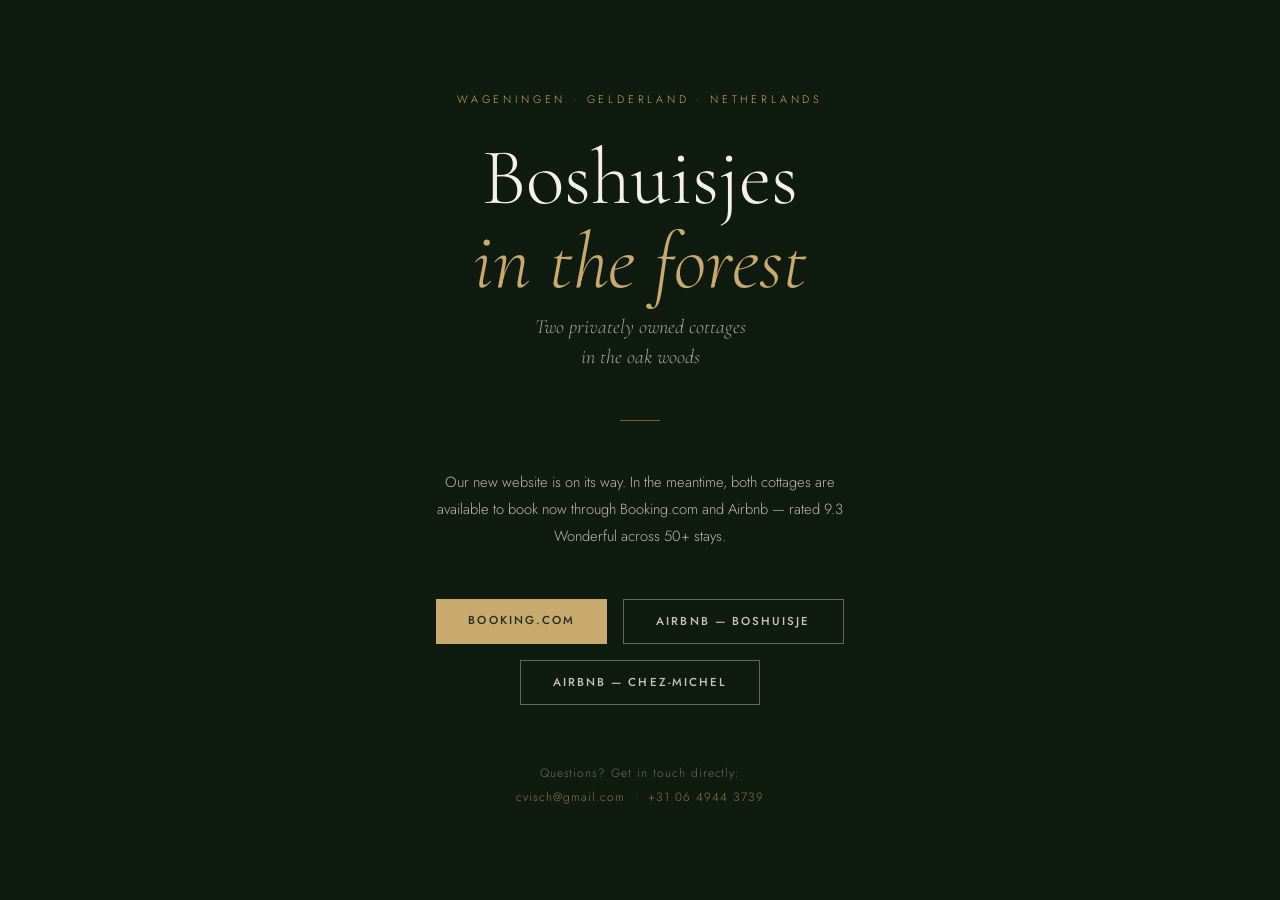
==== commit 74eb4a6f: "Coming soon page — site under construction (correct build path)" ====
--- a/boshuisjes/index.html
+++ b/boshuisjes/index.html
@@ -1,600 +1,126 @@
 <!DOCTYPE html>
 <html lang="en">
 <head>
-  <meta charset="UTF-8" />
-  <meta name="viewport" content="width=device-width, initial-scale=1.0" />
-
-  <!-- ===== PRIMARY SEO ===== -->
-  <title>Boshuisjes – Forest Cottage Retreats in Wageningen, Netherlands</title>
-  <meta name="description" content="Two cosy forest cottages in Wageningen's oak woods — rated 9.3 Wonderful on Booking.com. Perfect for couples, families, WUR visitors & nature lovers. Self check-in. Free parking. Pool access." />
-  <meta name="keywords" content="Boshuisjes, Boshuisje, Chez Michel, vakantiewoning Wageningen, forest cottage Netherlands, holiday rental Gelderland, Wielerbaan park, Wageningen University accommodation, nature retreat, cottage Wageningen, familievakantie bos, WUR visiting researcher accommodation" />
-  <meta name="author" content="Christopher & Zuzana – Boshuisjes" />
-  <link rel="canonical" href="https://boshuisjes.com/" />
-  <meta name="robots" content="index, follow" />
-  <meta name="geo.region" content="NL-GE" />
-  <meta name="geo.placename" content="Wageningen" />
-
-  <!-- Open Graph -->
-  <meta property="og:type" content="website" />
-  <meta property="og:url" content="https://boshuisjes.com/" />
-  <meta property="og:title" content="Boshuisjes – Forest Cottage Retreats in Wageningen · Rated 9.3 Wonderful" />
-  <meta property="og:description" content="Two cosy forest cottages hidden in Wageningen's oak woods. Rated 9.3 on Booking.com. Free parking, Wi-Fi, pool access. Ideal for families, couples & WUR visitors." />
-  <meta property="og:image" content="https://boshuisjes.com/images/hero.jpg" />
-  <meta property="og:locale" content="en_GB" />
-
-  <!-- Twitter Card -->
-  <meta name="twitter:card" content="summary_large_image" />
-  <meta name="twitter:title" content="Boshuisjes – Forest Cottage Retreats in Wageningen" />
-  <meta name="twitter:description" content="Two cosy forest cottages rated 9.3 Wonderful. Oak woods, free parking, pool, Wi-Fi. Book direct." />
-
-  <!-- Hreflang -->
-  <link rel="alternate" hreflang="en" href="https://boshuisjes.com/" />
-  <link rel="alternate" hreflang="nl" href="https://boshuisjes.com/nl" />
-  <link rel="alternate" hreflang="de" href="https://boshuisjes.com/de" />
-  <link rel="alternate" hreflang="fr" href="https://boshuisjes.com/fr" />
-  <link rel="alternate" hreflang="es" href="https://boshuisjes.com/es" />
-  <link rel="alternate" hreflang="x-default" href="https://boshuisjes.com/" />
-
-  <!-- Schema.org -->
-  <script type="application/ld+json">
-  {
-    "@context": "https://schema.org",
-    "@type": "LodgingBusiness",
-    "name": "Boshuisjes",
-    "alternateName": ["Boshuisje", "Boshuisje Chez-Michel"],
-    "description": "Two cosy forest cottages in the oak woods of Wageningen, Netherlands. Rated 9.3 Wonderful on Booking.com. Ideal for families, couples, and Wageningen University visitors.",
-    "url": "https://boshuisjes.com",
-    "telephone": "+31649443739",
-    "email": "contact@boshuisjes.com",
-    "address": {
-      "@type": "PostalAddress",
-      "streetAddress": "Zoomweg 7, A06",
-      "addressLocality": "Wageningen",
-      "addressRegion": "Gelderland",
-      "postalCode": "6702 BZ",
-      "addressCountry": "NL"
-    },
-    "geo": { "@type": "GeoCoordinates", "latitude": 51.9692, "longitude": 5.6656 },
-    "aggregateRating": {
-      "@type": "AggregateRating",
-      "ratingValue": "9.3", "bestRating": "10", "ratingCount": "50"
-    },
-    "amenityFeature": [
-      {"@type": "LocationFeatureSpecification", "name": "Free Parking", "value": true},
-      {"@type": "LocationFeatureSpecification", "name": "Wi-Fi", "value": true},
-      {"@type": "LocationFeatureSpecification", "name": "Seasonal Swimming Pool", "value": true},
-      {"@type": "LocationFeatureSpecification", "name": "Full Kitchen", "value": true},
-      {"@type": "LocationFeatureSpecification", "name": "Family Friendly", "value": true},
-      {"@type": "LocationFeatureSpecification", "name": "Self Check-In", "value": true}
-    ],
-    "checkinTime": "16:00",
-    "checkoutTime": "10:00"
-  }
-  </script>
-
-  <link rel="preconnect" href="https://fonts.googleapis.com" />
-  <link rel="preconnect" href="https://fonts.gstatic.com" crossorigin />
-  <link href="https://fonts.googleapis.com/css2?family=Cormorant+Garamond:ital,wght@0,300;0,400;0,600;1,300;1,400&family=Jost:wght@300;400;500&display=swap" rel="stylesheet" />
-
+  <meta charset="UTF-8"/>
+  <meta name="viewport" content="width=device-width,initial-scale=1.0"/>
+  <title>Boshuisjes — Forest Cottages, Wageningen · Coming Soon</title>
+  <meta name="description" content="Two privately owned forest cottages in Wageningen. New website coming soon. Book now on Booking.com or Airbnb."/>
+  <link rel="preconnect" href="https://fonts.googleapis.com"/>
+  <link rel="preconnect" href="https://fonts.gstatic.com" crossorigin/>
+  <link href="https://fonts.googleapis.com/css2?family=Cormorant+Garamond:ital,wght@0,300;0,400;1,300;1,400&family=Jost:wght@300;400;500&display=swap" rel="stylesheet"/>
   <style>
-    :root {
-      --forest:#1e2d1f; --moss:#3d5a3e; --bark:#6b4f3a;
-      --cream:#f5f0e8; --ivory:#faf7f2; --gold:#c8a96e;
-      --mist:#dde4d8; --charcoal:#2a2a2a;
-      --trans:0.6s cubic-bezier(0.4,0,0.2,1);
+    *{box-sizing:border-box;margin:0;padding:0}
+    :root{--forest:#1e2d1f;--gold:#c8a96e;--cream:#f5f0e8;--moss:#3a5c3e}
+    html,body{height:100%}
+    body{
+      font-family:'Jost',sans-serif;
+      font-weight:300;
+      background:var(--forest);
+      color:var(--cream);
+      min-height:100vh;
+      display:flex;
+      align-items:center;
+      justify-content:center;
+      padding:2rem;
+      background-image:
+        linear-gradient(rgba(10,20,10,.72),rgba(10,20,10,.72)),
+        url('photos/a06/Boshuije%2006%20Banner%20photo.jpg');
+      background-size:cover;
+      background-position:center;
     }
-    *,*::before,*::after{box-sizing:border-box;margin:0;padding:0}
-    html{scroll-behavior:smooth}
-    body{font-family:'Jost',sans-serif;font-weight:300;background:var(--ivory);color:var(--charcoal);overflow-x:hidden}
-    body::before{content:'';position:fixed;inset:0;background-image:url("data:image/svg+xml,%3Csvg viewBox='0 0 256 256' xmlns='http://www.w3.org/2000/svg'%3E%3Cfilter id='n'%3E%3CfeTurbulence type='fractalNoise' baseFrequency='0.9' numOctaves='4' stitchTiles='stitch'/%3E%3C/filter%3E%3Crect width='100%25' height='100%25' filter='url(%23n)' opacity='0.03'/%3E%3C/svg%3E");pointer-events:none;z-index:9999;opacity:.4}
-
-    /* NAV */
-    nav{position:fixed;top:0;left:0;right:0;z-index:100;display:flex;align-items:center;justify-content:space-between;padding:1.5rem 4rem;transition:background var(--trans),padding var(--trans)}
-    nav.scrolled{background:rgba(30,45,31,.96);backdrop-filter:blur(12px);padding:1rem 4rem}
-    .nav-logo{font-family:'Cormorant Garamond',serif;font-size:1.6rem;font-weight:600;color:var(--cream);text-decoration:none;letter-spacing:.05em}
-    .nav-logo span{color:var(--gold)}
-    .nav-links{display:flex;gap:2.5rem;list-style:none}
-    .nav-links a{color:rgba(245,240,232,.85);text-decoration:none;font-size:.8rem;font-weight:400;letter-spacing:.18em;text-transform:uppercase;transition:color .3s;position:relative}
-    .nav-links a::after{content:'';position:absolute;bottom:-3px;left:0;width:0;height:1px;background:var(--gold);transition:width .3s}
-    .nav-links a:hover{color:var(--gold)} .nav-links a:hover::after{width:100%}
-    .nav-book{background:var(--gold)!important;color:var(--forest)!important;padding:.55rem 1.4rem;font-weight:500!important;transition:background .3s!important}
-    .nav-book:hover{background:var(--cream)!important} .nav-book::after{display:none!important}
-
-    /* HERO */
-    #hero{position:relative;height:100vh;min-height:700px;display:flex;align-items:flex-end;padding-bottom:8rem;overflow:hidden}
-    .hero-bg{position:absolute;inset:0;background:linear-gradient(to bottom,rgba(10,20,10,.2) 0%,rgba(10,20,10,.1) 40%,rgba(10,20,10,.72) 100%),url('../photo/Boshuije%2006%20Banner%20photo.jpg') center/cover no-repeat;transform:scale(1.05);animation:heroZoom 12s ease-out forwards}
-    @keyframes heroZoom{from{transform:scale(1.05)}to{transform:scale(1)}}
-    .hero-content{position:relative;z-index:2;padding-left:8rem;max-width:800px;opacity:0;transform:translateY(30px);animation:fadeUp 1.2s .5s ease forwards}
-    @keyframes fadeUp{to{opacity:1;transform:translateY(0)}}
-    .hero-badge{display:inline-flex;align-items:center;gap:.6rem;background:rgba(200,169,110,.15);border:1px solid rgba(200,169,110,.4);padding:.4rem 1rem;margin-bottom:1.5rem}
-    .hero-badge-stars{color:var(--gold);font-size:.8rem;letter-spacing:.1em}
-    .hero-badge-text{color:var(--cream);font-size:.72rem;letter-spacing:.15em;text-transform:uppercase}
-    .hero-eyebrow{display:block;color:var(--gold);font-size:.75rem;letter-spacing:.3em;text-transform:uppercase;margin-bottom:1.2rem;font-weight:400}
-    .hero-title{font-family:'Cormorant Garamond',serif;font-size:clamp(3.5rem,7vw,6.5rem);font-weight:300;color:var(--cream);line-height:1.05;margin-bottom:1.5rem}
-    .hero-title em{font-style:italic;color:var(--gold)}
-    .hero-sub{color:rgba(245,240,232,.8);font-size:1.1rem;font-weight:300;line-height:1.7;max-width:520px;margin-bottom:2.5rem}
-    .hero-ctas{display:flex;gap:1rem;align-items:center}
-    .btn-primary{background:var(--gold);color:var(--forest);text-decoration:none;padding:.9rem 2.2rem;font-size:.8rem;font-weight:500;letter-spacing:.15em;text-transform:uppercase;transition:background .3s,transform .3s;display:inline-block}
-    .btn-primary:hover{background:var(--cream);transform:translateY(-2px)}
-    .btn-ghost{color:var(--cream);text-decoration:none;padding:.9rem 2.2rem;font-size:.8rem;font-weight:400;letter-spacing:.15em;text-transform:uppercase;border:1px solid rgba(245,240,232,.4);transition:border-color .3s,color .3s}
-    .btn-ghost:hover{border-color:var(--gold);color:var(--gold)}
-    .hero-scroll{position:absolute;bottom:2.5rem;right:4rem;z-index:2;display:flex;flex-direction:column;align-items:center;gap:.5rem;color:rgba(245,240,232,.6);font-size:.65rem;letter-spacing:.2em;text-transform:uppercase;animation:fadeUp 1.2s 1.4s ease forwards;opacity:0}
-    .scroll-line{width:1px;height:50px;background:linear-gradient(to bottom,rgba(200,169,110,.8),transparent);animation:scrollPulse 2s 2s infinite}
-    @keyframes scrollPulse{0%,100%{transform:scaleY(1);opacity:.8}50%{transform:scaleY(.6);opacity:.3}}
-
-    /* SHARED */
-    .container{max-width:1200px;margin:0 auto;padding:0 4rem}
-    .section-label{font-size:.7rem;letter-spacing:.3em;text-transform:uppercase;color:var(--gold);font-weight:400;margin-bottom:1rem;display:block}
-    .section-title{font-family:'Cormorant Garamond',serif;font-size:clamp(2.2rem,4vw,3.5rem);font-weight:300;line-height:1.15;color:var(--forest)}
-    .section-title em{font-style:italic}
-    .reveal{opacity:0;transform:translateY(40px);transition:opacity .8s ease,transform .8s ease}
-    .reveal.visible{opacity:1;transform:translateY(0)}
-    .reveal-delay-1{transition-delay:.15s} .reveal-delay-2{transition-delay:.3s} .reveal-delay-3{transition-delay:.45s}
-
-    /* TRUST BAR */
-    #trust{background:var(--forest);padding:1.2rem 4rem;display:flex;justify-content:center;align-items:center;gap:4rem;flex-wrap:wrap;border-bottom:1px solid rgba(200,169,110,.15)}
-    .trust-item{display:flex;align-items:center;gap:.7rem;color:rgba(245,240,232,.7);font-size:.78rem;letter-spacing:.1em;text-transform:uppercase;font-weight:400}
-    .trust-item strong{color:var(--gold);font-weight:500}
-
-    /* INTRO */
-    #intro{padding:8rem 0;background:var(--ivory)}
-    .intro-grid{display:grid;grid-template-columns:1fr 1fr;gap:6rem;align-items:center}
-    .intro-text p{color:#555;line-height:1.9;font-size:1.05rem;margin-top:1.8rem}
-    .intro-text p+p{margin-top:1rem}
-    .intro-stats{display:grid;grid-template-columns:1fr 1fr;gap:2px;background:var(--mist)}
-    .stat-card{background:var(--ivory);padding:2.5rem;text-align:center;transition:background var(--trans)}
-    .stat-card:hover{background:var(--cream)}
-    .stat-number{font-family:'Cormorant Garamond',serif;font-size:3.2rem;font-weight:300;color:var(--moss);line-height:1;display:block}
-    .stat-label{font-size:.75rem;letter-spacing:.15em;text-transform:uppercase;color:#888;margin-top:.5rem;display:block}
-
-    /* COTTAGES */
-    #cottages{padding:8rem 0;background:var(--forest);overflow:hidden}
-    .cottages-intro{display:flex;justify-content:space-between;align-items:flex-end;margin-bottom:4rem;gap:2rem}
-    .cottages-intro p{max-width:420px;color:rgba(245,240,232,.65);line-height:1.8;font-size:1rem}
-    .cottage-cards{display:grid;grid-template-columns:1fr 1fr;gap:2px}
-    .cottage-card{position:relative;overflow:hidden;aspect-ratio:4/5;cursor:pointer;background:var(--bark)}
-    .cottage-card-img{width:100%;height:100%;object-fit:cover;transition:transform .8s cubic-bezier(.4,0,.2,1)}
-    .cottage-card:hover .cottage-card-img{transform:scale(1.06)}
-    .cottage-card-overlay{position:absolute;inset:0;background:linear-gradient(to top,rgba(10,20,10,.93) 0%,transparent 55%);display:flex;flex-direction:column;justify-content:flex-end;padding:2.5rem}
-    .cottage-card-number{font-family:'Cormorant Garamond',serif;font-size:4rem;font-weight:300;color:rgba(200,169,110,.2);position:absolute;top:1.5rem;right:2rem;line-height:1}
-    .cottage-capacity{position:absolute;top:1.5rem;left:2rem;background:rgba(200,169,110,.9);color:var(--forest);font-size:.65rem;letter-spacing:.15em;text-transform:uppercase;padding:.3rem .8rem;font-weight:500}
-    .cottage-tag{font-size:.65rem;letter-spacing:.25em;text-transform:uppercase;color:var(--gold);margin-bottom:.6rem}
-    .cottage-name{font-family:'Cormorant Garamond',serif;font-size:2rem;font-weight:300;color:var(--cream);margin-bottom:.8rem}
-    .cottage-desc{color:rgba(245,240,232,.7);font-size:.9rem;line-height:1.7;margin-bottom:1.2rem}
-    .cottage-amenities{display:flex;flex-wrap:wrap;gap:.5rem;margin-bottom:1.5rem}
-    .amenity-tag{background:rgba(245,240,232,.1);color:rgba(245,240,232,.75);font-size:.65rem;letter-spacing:.1em;text-transform:uppercase;padding:.3rem .8rem;border:1px solid rgba(245,240,232,.2)}
-    .cottage-link{color:var(--gold);text-decoration:none;font-size:.75rem;letter-spacing:.2em;text-transform:uppercase;display:flex;align-items:center;gap:.5rem;transition:gap .3s}
-    .cottage-link:hover{gap:1rem}
-
-    /* REVIEWS */
-    #reviews{padding:8rem 0;background:var(--cream)}
-    .reviews-header{text-align:center;margin-bottom:5rem}
-    .reviews-score{display:inline-flex;flex-direction:column;align-items:center;background:var(--forest);color:var(--cream);padding:1.5rem 2.5rem;margin-bottom:1.5rem}
-    .reviews-score-number{font-family:'Cormorant Garamond',serif;font-size:4rem;font-weight:300;line-height:1;color:var(--gold)}
-    .reviews-score-label{font-size:.7rem;letter-spacing:.2em;text-transform:uppercase;margin-top:.3rem}
-    .reviews-score-source{font-size:.65rem;opacity:.5;margin-top:.2rem}
-    .reviews-grid{display:grid;grid-template-columns:repeat(3,1fr);gap:2px;background:var(--mist)}
-    .review-card{background:var(--cream);padding:2.5rem;transition:background var(--trans)}
-    .review-card:hover{background:var(--ivory)}
-    .review-stars{color:var(--gold);font-size:.8rem;margin-bottom:1.2rem;letter-spacing:.1em}
-    .review-text{font-family:'Cormorant Garamond',serif;font-size:1.2rem;font-style:italic;line-height:1.65;color:var(--forest);margin-bottom:1.5rem}
-    .review-author{display:flex;align-items:center;gap:.8rem}
-    .review-flag{font-size:1.2rem}
-    .review-name{font-size:.8rem;font-weight:500;letter-spacing:.08em;text-transform:uppercase}
-    .review-origin{font-size:.72rem;color:#888;margin-top:.1rem}
-    .review-platform{font-size:.65rem;letter-spacing:.15em;text-transform:uppercase;color:var(--bark)}
-
-    /* AREA */
-    #area{padding:8rem 0;background:var(--ivory)}
-    .area-header{text-align:center;margin-bottom:5rem}
-    .area-header p{max-width:600px;margin:1.5rem auto 0;color:#666;line-height:1.8;font-size:1.05rem}
-    .area-grid{display:grid;grid-template-columns:repeat(3,1fr);gap:2px;background:var(--mist)}
-    .area-item{background:var(--ivory);padding:2.8rem 2.2rem;transition:background var(--trans);position:relative;overflow:hidden}
-    .area-item::before{content:'';position:absolute;bottom:0;left:0;right:0;height:3px;background:var(--gold);transform:scaleX(0);transform-origin:left;transition:transform .4s ease}
-    .area-item:hover{background:var(--cream)} .area-item:hover::before{transform:scaleX(1)}
-    .area-icon{font-size:1.8rem;margin-bottom:1.2rem;display:block}
-    .area-item h3{font-family:'Cormorant Garamond',serif;font-size:1.4rem;font-weight:400;color:var(--forest);margin-bottom:.8rem}
-    .area-item p{color:#666;font-size:.9rem;line-height:1.75}
-    .area-item .distance{display:inline-block;margin-top:1rem;font-size:.7rem;letter-spacing:.15em;text-transform:uppercase;color:var(--bark)}
-
-    /* WUR */
-    #wur{padding:5rem 0;background:var(--forest)}
-    .wur-inner{display:flex;align-items:center;justify-content:space-between;gap:4rem}
-    .wur-text p{color:rgba(245,240,232,.65);line-height:1.85;font-size:1rem;margin-top:1.2rem;max-width:540px}
-    .wur-stats{display:flex;gap:3rem;flex-shrink:0}
-    .wur-stat{text-align:center}
-    .wur-stat-num{font-family:'Cormorant Garamond',serif;font-size:3rem;font-weight:300;color:var(--gold);line-height:1;display:block}
-    .wur-stat-label{font-size:.7rem;letter-spacing:.15em;text-transform:uppercase;color:rgba(245,240,232,.5);margin-top:.4rem;display:block}
-
-    /* EXPERIENCE */
-    #experience{padding:10rem 0;background:var(--forest);position:relative;overflow:hidden}
-    #experience::before{content:'BOSHUISJES';position:absolute;top:50%;left:50%;transform:translate(-50%,-50%);font-family:'Cormorant Garamond',serif;font-size:clamp(6rem,15vw,14rem);font-weight:300;color:rgba(255,255,255,.03);white-space:nowrap;pointer-events:none;letter-spacing:.15em}
-    .experience-inner{display:grid;grid-template-columns:1fr 1fr;gap:6rem;align-items:center;position:relative;z-index:2}
-    .experience-text blockquote{margin-top:2rem;padding-left:1.5rem;border-left:2px solid var(--gold);font-family:'Cormorant Garamond',serif;font-size:1.4rem;font-style:italic;color:rgba(245,240,232,.75);line-height:1.6}
-    .blockquote-author{font-family:'Jost',sans-serif;font-style:normal;font-size:.72rem;letter-spacing:.15em;text-transform:uppercase;color:var(--gold);display:block;margin-top:.8rem}
-    .experience-text p{color:rgba(245,240,232,.6);line-height:1.9;margin-top:1.5rem;font-size:.95rem}
-    .experience-text .btn-primary{margin-top:2.5rem}
-    .experience-list{list-style:none;display:flex;flex-direction:column;gap:1px;background:rgba(255,255,255,.06)}
-    .experience-list li{background:rgba(30,45,31,1);padding:1.8rem 2rem;display:flex;align-items:center;gap:1.5rem;transition:background var(--trans)}
-    .experience-list li:hover{background:rgba(61,90,62,.4)}
-    .exp-num{font-family:'Cormorant Garamond',serif;font-size:1.6rem;color:var(--gold);opacity:.5;min-width:2rem}
-    .exp-content h4{font-family:'Cormorant Garamond',serif;font-size:1.15rem;font-weight:400;color:var(--cream);margin-bottom:.25rem}
-    .exp-content p{font-size:.82rem;color:rgba(245,240,232,.5);line-height:1.5}
-
-    /* HOSTS */
-    #hosts{padding:8rem 0;background:var(--ivory)}
-    .hosts-grid{display:grid;grid-template-columns:1fr 1.2fr;gap:6rem;align-items:center}
-    .hosts-image{position:relative}
-    .hosts-image-frame{width:100%;aspect-ratio:3/4;background:var(--mist);position:relative;overflow:hidden}
-    .hosts-image-frame img{width:100%;height:100%;object-fit:cover}
-    .hosts-image-frame::after{content:'';position:absolute;inset:0;border:1px solid rgba(200,169,110,.3);margin:1.5rem}
-    .hosts-badge{position:absolute;bottom:-1.5rem;right:-1.5rem;background:var(--gold);width:110px;height:110px;display:flex;flex-direction:column;align-items:center;justify-content:center;text-align:center}
-    .hosts-badge span:first-child{font-family:'Cormorant Garamond',serif;font-size:2rem;font-weight:600;color:var(--forest);line-height:1}
-    .hosts-badge span:last-child{font-size:.6rem;letter-spacing:.1em;text-transform:uppercase;color:var(--forest)}
-    .hosts-text p{color:#555;line-height:1.9;font-size:1.05rem;margin-top:1.5rem}
-    .hosts-text .btn-primary{margin-top:2.5rem}
-
-    /* FAQ */
-    #faq{padding:8rem 0;background:var(--forest)}
-    .faq-header{text-align:center;margin-bottom:4rem}
-    .faq-grid{display:grid;grid-template-columns:1fr 1fr;gap:2px;background:rgba(255,255,255,.06)}
-    .faq-item{background:var(--forest);padding:2.2rem 2.5rem;cursor:pointer;transition:background var(--trans)}
-    .faq-item:hover{background:rgba(61,90,62,.3)}
-    .faq-q{font-family:'Cormorant Garamond',serif;font-size:1.2rem;font-weight:400;color:var(--cream);margin-bottom:.8rem;display:flex;justify-content:space-between;align-items:start;gap:1rem}
-    .faq-q::after{content:'+';font-size:1.4rem;color:var(--gold);flex-shrink:0;transition:transform .3s}
-    .faq-item.open .faq-q::after{transform:rotate(45deg)}
-    .faq-a{color:rgba(245,240,232,.55);font-size:.9rem;line-height:1.8;max-height:0;overflow:hidden;transition:max-height .4s ease,margin-top .3s}
-    .faq-item.open .faq-a{max-height:300px;margin-top:.2rem}
-
-    /* CTA */
-    #cta{padding:8rem 0;background:var(--cream);text-align:center;position:relative;overflow:hidden}
-    #cta::before{content:'';position:absolute;top:-40%;left:50%;transform:translateX(-50%);width:600px;height:600px;background:radial-gradient(circle,rgba(200,169,110,.12) 0%,transparent 70%);pointer-events:none}
-    #cta p{max-width:500px;margin:1.5rem auto 2.5rem;color:#666;line-height:1.8}
-    .cta-actions{display:flex;justify-content:center;gap:1rem;flex-wrap:wrap}
-    .btn-forest{background:var(--forest);color:var(--cream);text-decoration:none;padding:.9rem 2.2rem;font-size:.8rem;font-weight:500;letter-spacing:.15em;text-transform:uppercase;transition:background .3s;display:inline-block}
-    .btn-forest:hover{background:var(--moss)}
-
-    /* FOOTER */
-    footer{background:#141a14;padding:5rem 4rem 2.5rem;color:rgba(245,240,232,.5)}
-    .footer-top{display:grid;grid-template-columns:1.5fr 1fr 1fr 1fr;gap:3rem;padding-bottom:3rem;border-bottom:1px solid rgba(255,255,255,.07);margin-bottom:2rem}
-    .footer-brand .nav-logo{font-size:1.8rem;display:block;margin-bottom:1rem}
-    .footer-brand p{font-size:.85rem;line-height:1.8;max-width:260px}
-    .footer-rating{display:inline-flex;align-items:center;gap:.5rem;margin-top:1rem}
-    .footer-rating-score{background:var(--moss);color:var(--cream);padding:.2rem .6rem;font-size:.8rem;font-weight:500}
-    .footer-rating-text{font-size:.75rem;color:rgba(245,240,232,.4)}
-    .footer-col h4{font-size:.7rem;letter-spacing:.25em;text-transform:uppercase;color:var(--gold);margin-bottom:1.2rem;font-weight:400}
-    .footer-col ul{list-style:none}
-    .footer-col ul li{margin-bottom:.6rem}
-    .footer-col ul li a{color:rgba(245,240,232,.45);text-decoration:none;font-size:.85rem;transition:color .3s}
-    .footer-col ul li a:hover{color:var(--gold)}
-    .footer-col address{font-style:normal;font-size:.85rem;line-height:2}
-    .footer-bottom{display:flex;justify-content:space-between;align-items:center;font-size:.75rem}
-    .lang-switcher{display:flex;gap:1rem}
-    .lang-switcher a{color:rgba(245,240,232,.35);text-decoration:none;font-size:.72rem;letter-spacing:.1em;text-transform:uppercase;transition:color .3s}
-    .lang-switcher a:hover{color:var(--gold)}
-
-    @media(max-width:1000px){
-      nav,nav.scrolled{padding:1rem 2rem}
-      .nav-links{gap:1.5rem}
-      .hero-content{padding-left:2rem;padding-right:2rem}
-      .container{padding:0 2rem}
-      #trust{padding:1rem 2rem;gap:1.5rem}
-      .intro-grid,.experience-inner,.hosts-grid,.wur-inner{grid-template-columns:1fr}
-      .cottage-cards,.faq-grid,.area-grid,.reviews-grid{grid-template-columns:1fr}
-      .footer-top{grid-template-columns:1fr 1fr}
-      .footer-bottom{flex-direction:column;gap:1rem;text-align:center}
-      .cottages-intro{flex-direction:column;gap:1.5rem}
-      .wur-stats{justify-content:center}
+    .wrap{text-align:center;max-width:580px}
+    .eyebrow{
+      font-size:.68rem;
+      letter-spacing:.35em;
+      text-transform:uppercase;
+      color:var(--gold);
+      margin-bottom:1.8rem;
+      display:block;
     }
+    h1{
+      font-family:'Cormorant Garamond',serif;
+      font-size:clamp(2.8rem,7vw,5rem);
+      font-weight:300;
+      line-height:1.05;
+      margin-bottom:.5rem;
+    }
+    h1 em{font-style:italic;color:var(--gold)}
+    .sub{
+      font-family:'Cormorant Garamond',serif;
+      font-size:1.25rem;
+      font-style:italic;
+      color:rgba(245,240,232,.65);
+      margin-bottom:3rem;
+      line-height:1.5;
+    }
+    .divider{
+      width:40px;
+      height:1px;
+      background:var(--gold);
+      margin:0 auto 3rem;
+      opacity:.5;
+    }
+    .message{
+      font-size:.92rem;
+      line-height:1.85;
+      color:rgba(245,240,232,.75);
+      margin-bottom:3rem;
+      max-width:420px;
+      margin-left:auto;
+      margin-right:auto;
+    }
+    .buttons{
+      display:flex;
+      gap:1rem;
+      justify-content:center;
+      flex-wrap:wrap;
+      margin-bottom:3.5rem;
+    }
+    .btn{
+      display:inline-block;
+      padding:.85rem 2rem;
+      font-family:'Jost',sans-serif;
+      font-size:.72rem;
+      font-weight:500;
+      letter-spacing:.18em;
+      text-transform:uppercase;
+      text-decoration:none;
+      transition:all .25s;
+    }
+    .btn-gold{background:var(--gold);color:var(--forest)}
+    .btn-gold:hover{background:var(--cream)}
+    .btn-outline{
+      border:1px solid rgba(245,240,232,.35);
+      color:rgba(245,240,232,.8);
+    }
+    .btn-outline:hover{border-color:var(--gold);color:var(--gold)}
+    .contact{
+      font-size:.75rem;
+      color:rgba(245,240,232,.4);
+      letter-spacing:.08em;
+      line-height:2;
+    }
+    .contact a{color:rgba(200,169,110,.65);text-decoration:none}
+    .contact a:hover{color:var(--gold)}
   </style>
 </head>
 <body>
-
-  <nav id="navbar">
-    <a href="/" class="nav-logo">Bos<span>huisjes</span></a>
-    <ul class="nav-links">
-      <li><a href="#cottages">Cottages</a></li>
-      <li><a href="#reviews">Reviews</a></li>
-      <li><a href="#area">The Area</a></li>
-      <li><a href="#hosts">Hosts</a></li>
-      <li><a href="#faq">FAQ</a></li>
-      <li><a href="#cta" class="nav-book">Book Now</a></li>
-    </ul>
-  </nav>
-
-  <section id="hero">
-    <div class="hero-bg"></div>
-    <div class="hero-content">
-      <div class="hero-badge">
-        <span class="hero-badge-stars">★★★★★</span>
-        <span class="hero-badge-text">Rated 9.3 Wonderful · Booking.com</span>
-      </div>
-      <span class="hero-eyebrow">Wielerbaan Park · Wageningen · Netherlands</span>
-      <h1 class="hero-title">Two cottages lost<br><em>in the oak forest</em></h1>
-      <p class="hero-sub">Hidden in the ancient woodland of Wageningen, Boshuisjes are two privately owned forest cottages where the trees begin at your doorstep and the rest of the world falls quietly away.</p>
-      <div class="hero-ctas">
-        <a href="#cta" class="btn-primary">Check Availability</a>
-        <a href="#cottages" class="btn-ghost">Meet the Cottages</a>
-      </div>
+  <div class="wrap">
+    <span class="eyebrow">Wageningen · Gelderland · Netherlands</span>
+    <h1>Boshuisjes<br><em>in the forest</em></h1>
+    <p class="sub">Two privately owned cottages<br>in the oak woods</p>
+    <div class="divider"></div>
+    <p class="message">Our new website is on its way. In the meantime, both cottages are available to book now through Booking.com and Airbnb — rated 9.3 Wonderful across 50+ stays.</p>
+    <div class="buttons">
+      <a href="https://www.booking.com/hotel/nl/boshuisje-wageningen.html" target="_blank" rel="noopener" class="btn btn-gold">Booking.com</a>
+      <a href="https://www.airbnb.com/rooms/1329072956715925253" target="_blank" rel="noopener" class="btn btn-outline">Airbnb — Boshuisje</a>
+      <a href="https://www.airbnb.com/rooms/49576917" target="_blank" rel="noopener" class="btn btn-outline">Airbnb — Chez-Michel</a>
     </div>
-    <div class="hero-scroll"><div class="scroll-line"></div><span>Scroll</span></div>
-  </section>
-
-  <div id="trust">
-    <div class="trust-item"><strong>9.3</strong>&nbsp;Wonderful · Booking.com</div>
-    <div class="trust-item"><strong>★ 4.9</strong>&nbsp;Airbnb</div>
-    <div class="trust-item"><strong>2</strong>&nbsp;Forest Cottages</div>
-    <div class="trust-item"><strong>Self</strong>&nbsp;Check-In</div>
-    <div class="trust-item"><strong>Free</strong>&nbsp;Parking</div>
-    <div class="trust-item"><strong>Pool</strong>&nbsp;Access (seasonal)</div>
+    <div class="contact">
+      Questions? Get in touch directly:<br>
+      <a href="mailto:cvisch@gmail.com">cvisch@gmail.com</a> &nbsp;·&nbsp;
+      <a href="tel:+31649443739">+31 06 4944 3739</a>
+    </div>
   </div>
-
-  <section id="intro">
-    <div class="container">
-      <div class="intro-grid">
-        <div class="intro-text reveal">
-          <span class="section-label">Welcome to Boshuisjes</span>
-          <h2 class="section-title">A forest escape,<br><em>thoughtfully made</em></h2>
-          <p>Nestled in the Wielerbaan Holiday Park on the wooded edge of Wageningen — a vibrant university city in the heart of Gelderland — Boshuisjes is a pair of privately owned forest cottages designed to give you exactly what modern life rarely offers: genuine quiet.</p>
-          <p>Both cottages are warm, well-equipped and tastefully furnished with everything you need to feel completely at home. Step outside and you're surrounded by ancient oak. Linger on the terrace with coffee, follow a trail through the trees, or simply do nothing at all. The forest takes care of the rest.</p>
-        </div>
-        <div class="intro-stats reveal reveal-delay-1">
-          <div class="stat-card"><span class="stat-number">9.3</span><span class="stat-label">Booking.com Rating</span></div>
-          <div class="stat-card"><span class="stat-number">2</span><span class="stat-label">Forest Cottages</span></div>
-          <div class="stat-card"><span class="stat-number">6'</span><span class="stat-label">Drive to City Centre</span></div>
-          <div class="stat-card"><span class="stat-number">20+</span><span class="stat-label">Countries of Guests</span></div>
-        </div>
-      </div>
-    </div>
-  </section>
-
-  <section id="cottages">
-    <div class="container">
-      <div class="cottages-intro reveal">
-        <div>
-          <span class="section-label">Our Accommodations</span>
-          <h2 class="section-title" style="color:var(--cream)">Two cottages.<br><em>One forest.</em></h2>
-        </div>
-        <p>Both cottages sit in the A-section of Wielerbaan park, steps from the trees. Book them independently or together — ideal for two families or a larger group wanting their own private space.</p>
-      </div>
-      <div class="cottage-cards reveal reveal-delay-1">
-        <div class="cottage-card">
-          <img class="cottage-card-img" src="../photo/IMG_20220506_111635.jpg" alt="Boshuisje – cosy forest cottage for couples in Wageningen" loading="lazy" />
-          <div class="cottage-card-overlay">
-            <span class="cottage-card-number">01</span>
-            <span class="cottage-capacity">Up to 3 guests</span>
-            <span class="cottage-tag">Cottage One · A06</span>
-            <h3 class="cottage-name">Boshuisje</h3>
-            <p class="cottage-desc">An intimate retreat for couples or a small group. Choose one double or two single beds — just ask. Wake to birdsong, step out to forest, come home to warmth.</p>
-            <div class="cottage-amenities">
-              <span class="amenity-tag">Wi-Fi</span><span class="amenity-tag">Cable TV</span><span class="amenity-tag">Full Kitchen</span><span class="amenity-tag">Free Parking</span><span class="amenity-tag">Linens & Towels</span><span class="amenity-tag">Pool Access</span><span class="amenity-tag">Self Check-In</span>
-            </div>
-            <a href="#cta" class="cottage-link">View & Book &nbsp;→</a>
-          </div>
-        </div>
-        <div class="cottage-card">
-          <img class="cottage-card-img" src="../../04%20Chez%20Michele/Photos/IMG_20260523_132053_560.jpg" alt="Boshuisje Chez-Michel – 2-bedroom family forest cottage in Wageningen" loading="lazy" />
-          <div class="cottage-card-overlay">
-            <span class="cottage-card-number">02</span>
-            <span class="cottage-capacity">Up to 4 guests</span>
-            <span class="cottage-tag">Cottage Two · A04</span>
-            <h3 class="cottage-name">Boshuisje Chez-Michel</h3>
-            <p class="cottage-desc">Two full bedrooms, lovingly decorated interiors, and a private terrace looking out to the trees. Space for everyone, a kitchen to cook in, and a forest to wander.</p>
-            <div class="cottage-amenities">
-              <span class="amenity-tag">2 Bedrooms</span><span class="amenity-tag">Wi-Fi</span><span class="amenity-tag">Cable TV</span><span class="amenity-tag">Full Kitchen</span><span class="amenity-tag">Free Parking</span><span class="amenity-tag">High Chair</span><span class="amenity-tag">Travel Cot</span><span class="amenity-tag">Pool Access</span>
-            </div>
-            <a href="#cta" class="cottage-link">View & Book &nbsp;→</a>
-          </div>
-        </div>
-      </div>
-    </div>
-  </section>
-
-  <section id="reviews">
-    <div class="container">
-      <div class="reviews-header reveal">
-        <div class="reviews-score">
-          <span class="reviews-score-number">9.3</span>
-          <span class="reviews-score-label">Wonderful</span>
-          <span class="reviews-score-source">Booking.com · 50+ verified reviews</span>
-        </div>
-        <span class="section-label">What guests say</span>
-        <h2 class="section-title">Real words from<br><em>real guests</em></h2>
-      </div>
-      <div class="reviews-grid">
-        <div class="review-card reveal">
-          <div class="review-stars">★★★★★</div>
-          <p class="review-text">"A really beautiful cottage — it made my stay in the Netherlands so wonderful and cozy."</p>
-          <div class="review-author"><span class="review-flag">🇮🇳</span><div><div class="review-name">Anjali V.</div><div class="review-origin">India · 7-night solo stay</div><div class="review-platform">Booking.com</div></div></div>
-        </div>
-        <div class="review-card reveal reveal-delay-1">
-          <div class="review-stars">★★★★★</div>
-          <p class="review-text">"The accommodation was fantastic in every way — nothing was missing, extremely clean. The beds were excellent, we slept wonderfully."</p>
-          <div class="review-author"><span class="review-flag">🇳🇱</span><div><div class="review-name">Dutch guest</div><div class="review-origin">Netherlands · Family stay</div><div class="review-platform">Booking.com</div></div></div>
-        </div>
-        <div class="review-card reveal reveal-delay-2">
-          <div class="review-stars">★★★★★</div>
-          <p class="review-text">"Lovingly decorated — even for Christmas. Linens and towels all included. Wonderfully helpful and warm hosts."</p>
-          <div class="review-author"><span class="review-flag">🇩🇪</span><div><div class="review-name">German guest</div><div class="review-origin">Germany · Winter stay</div><div class="review-platform">Booking.com</div></div></div>
-        </div>
-        <div class="review-card reveal">
-          <div class="review-stars">★★★★★</div>
-          <p class="review-text">"The interior felt brand new and so cosy — functional and beautiful. Location in the park is close to the restaurant and pool. Perfect for families."</p>
-          <div class="review-author"><span class="review-flag">🇩🇪</span><div><div class="review-name">German guest</div><div class="review-origin">Germany · Family stay</div><div class="review-platform">Booking.com</div></div></div>
-        </div>
-        <div class="review-card reveal reveal-delay-1">
-          <div class="review-stars">★★★★★</div>
-          <p class="review-text">"The cottage was exactly as shown in the photos. A wonderful stay — we will absolutely be back."</p>
-          <div class="review-author"><span class="review-flag">🇳🇱</span><div><div class="review-name">Dutch guest</div><div class="review-origin">Netherlands</div><div class="review-platform">Booking.com</div></div></div>
-        </div>
-        <div class="review-card reveal reveal-delay-2">
-          <div class="review-stars">★★★★★</div>
-          <p class="review-text">"We are Korean researchers visiting WUR. Your cozy accommodation was the perfect base — we felt completely at home in Wageningen."</p>
-          <div class="review-author"><span class="review-flag">🇰🇷</span><div><div class="review-name">Seoyoung Y.</div><div class="review-origin">South Korea · WUR research stay</div><div class="review-platform">Airbnb</div></div></div>
-        </div>
-      </div>
-    </div>
-  </section>
-
-  <section id="area">
-    <div class="container">
-      <div class="area-header reveal">
-        <span class="section-label">The Surroundings</span>
-        <h2 class="section-title">Wageningen —<br><em>more than you expect</em></h2>
-        <p>Often overlooked, always loved by those who discover it. Wageningen is a vibrant green university city surrounded by some of the most beautiful cycling and walking terrain in the Netherlands.</p>
-      </div>
-      <div class="area-grid">
-        <div class="area-item reveal"><span class="area-icon">🚴</span><h3>World-Class Cycling</h3><p>The Veluwe and Rhine riverbanks are on your doorstep. Hundreds of kilometres of cycling paths wind through forests, dykes, and charming villages. Bike hire is easily arranged locally.</p><span class="distance">Starting from your front door</span></div>
-        <div class="area-item reveal reveal-delay-1"><span class="area-icon">🌳</span><h3>Ancient Oak Forest</h3><p>The park borders the Wageningse Berg — a rare hilly landscape in the Dutch heartland covered in oak, beech, and heather moorland. Perfect for morning walks with the family or a dog.</p><span class="distance">0 min walk</span></div>
-        <div class="area-item reveal reveal-delay-2"><span class="area-icon">🏙️</span><h3>Wageningen City Centre</h3><p>A lively university town full of independent cafés, weekly markets, excellent restaurants and a warm local atmosphere. One of those places that feels like a secret not yet discovered.</p><span class="distance">6 min drive · 10 min by bike</span></div>
-        <div class="area-item reveal"><span class="area-icon">🌿</span><h3>Belmonte Arboretum</h3><p>A beautiful botanical garden managed by Wageningen University, filled with rare trees from around the world. Extraordinary in autumn colour, magical in spring blossom.</p><span class="distance">10 min drive</span></div>
-        <div class="area-item reveal reveal-delay-1"><span class="area-icon">🛶</span><h3>The Rhine & Grebbeberg</h3><p>Follow the Rhine for scenic walks and kayaking, or explore the historic Grebbeberg — a landscape layered with natural beauty and wartime history that still moves people deeply.</p><span class="distance">15 min drive</span></div>
-        <div class="area-item reveal reveal-delay-2"><span class="area-icon">🛒</span><h3>Everyday Essentials</h3><p>The nearest supermarket is minutes away. Wageningen's weekly market is great for fresh Dutch produce, local cheeses, and flowers. Everything you need, effortlessly close.</p><span class="distance">3 min drive to supermarket</span></div>
-      </div>
-    </div>
-  </section>
-
-  <section id="wur">
-    <div class="container">
-      <div class="wur-inner reveal">
-        <div class="wur-text">
-          <span class="section-label">Visiting Wageningen University & Research?</span>
-          <h2 class="section-title" style="color:var(--cream);font-size:clamp(1.8rem,3vw,2.8rem)">The ideal base for<br><em>researchers & academics</em></h2>
-          <p>WUR attracts thousands of international students, researchers, and visiting academics every year. Boshuisjes sits just minutes from campus — making it a perfect base for conference visits, research stays, or family trips to see students. We regularly host guests from across Asia, Europe, and beyond. Flexible stays from 1 night to several months are warmly welcomed.</p>
-        </div>
-        <div class="wur-stats">
-          <div class="wur-stat"><span class="wur-stat-num">20+</span><span class="wur-stat-label">Countries of guests</span></div>
-          <div class="wur-stat"><span class="wur-stat-num">6'</span><span class="wur-stat-label">From WUR campus</span></div>
-          <div class="wur-stat"><span class="wur-stat-num">1+</span><span class="wur-stat-label">Night minimum</span></div>
-        </div>
-      </div>
-    </div>
-  </section>
-
-  <section id="experience">
-    <div class="container">
-      <div class="experience-inner">
-        <div class="experience-text reveal">
-          <span class="section-label">The Boshuisjes Experience</span>
-          <h2 class="section-title" style="color:var(--cream)">What a stay<br><em>really feels like</em></h2>
-          <blockquote>"It made my stay in the Netherlands so wonderful and cozy. A really beautiful cottage."<span class="blockquote-author">— Anjali V., Booking.com</span></blockquote>
-          <p>A stay at Boshuisjes isn't about sightseeing — it's about resetting. Whether you spend three days hiking every trail or simply sit still in the trees, the forest does its work quietly.</p>
-          <a href="#cta" class="btn-primary">Check Availability</a>
-        </div>
-        <ul class="experience-list reveal reveal-delay-1">
-          <li><span class="exp-num">01</span><div class="exp-content"><h4>Arrive & Decompress</h4><p>Check in from 16:00 directly to your cottage via the lockbox — no queues, no reception. The forest is already waiting.</p></div></li>
-          <li><span class="exp-num">02</span><div class="exp-content"><h4>Morning in the Trees</h4><p>Coffee on the terrace. Birdsong overhead. Oak trees catching the light. No alarm needed when the forest wakes you gently.</p></div></li>
-          <li><span class="exp-num">03</span><div class="exp-content"><h4>Explore at Your Pace</h4><p>Bike the Veluwe, walk to the Grebbeberg, swim in the park pool, or wander trails you make up as you go.</p></div></li>
-          <li><span class="exp-num">04</span><div class="exp-content"><h4>Evenings In</h4><p>Cook in a full kitchen, watch TV, or sit outside as the forest grows quiet. The cottage keeps the outside world exactly where it belongs.</p></div></li>
-          <li><span class="exp-num">05</span><div class="exp-content"><h4>Leave Slower Than You Arrived</h4><p>Check out by 10:00 — but guests always tell us they linger a little longer than they planned.</p></div></li>
-        </ul>
-      </div>
-    </div>
-  </section>
-
-  <section id="hosts">
-    <div class="container">
-      <div class="hosts-grid">
-        <div class="hosts-image reveal">
-          <div class="hosts-image-frame">
-            <img src="../photo/IMG_20240407_114153.jpg" alt="Christopher and Zuzana – hosts at Boshuisjes, Wageningen" loading="lazy" />
-          </div>
-          <div class="hosts-badge"><span>9.3</span><span>Wonderful</span></div>
-        </div>
-        <div class="hosts-text reveal reveal-delay-1">
-          <span class="section-label">Your Hosts</span>
-          <h2 class="section-title">Christopher<br><em>& Zuzana</em></h2>
-          <p>Behind Boshuisjes are two people with a genuine love of nature and an obsession with making guests feel truly at home. Not just comfortable — <em>at ease</em>.</p>
-          <p>Christopher and Zuzana know every hidden trail, the best local restaurant you'd never find on your own, and exactly when the deer pass through in the early mornings. They speak English, Dutch, Slovak, and Czech — and are always reachable by call, WhatsApp, or email throughout your stay.</p>
-          <p>Present when you need them. Invisible when you don't.</p>
-          <a href="tel:+31649443739" class="btn-primary">+31 06 4944 3739</a>
-        </div>
-      </div>
-    </div>
-  </section>
-
-  <section id="faq">
-    <div class="container">
-      <div class="faq-header reveal">
-        <span class="section-label">Common Questions</span>
-        <h2 class="section-title" style="color:var(--cream)">Everything you<br><em>need to know</em></h2>
-      </div>
-      <div class="faq-grid">
-        <div class="faq-item" onclick="this.classList.toggle('open')"><div class="faq-q">What are the check-in and check-out times?</div><div class="faq-a">Check-in is from 16:00 via self check-in lockbox — no need to wait for anyone. Check-out is by 10:00. If you need flexibility, just contact us in advance and we'll do our best.</div></div>
-        <div class="faq-item" onclick="this.classList.toggle('open')"><div class="faq-q">Is there free parking?</div><div class="faq-a">Yes — each cottage has its own private parking space, completely free. The park has a barrier; a keycard is provided inside the cottage for access. Note: TopParken charges €50 to replace a lost card.</div></div>
-        <div class="faq-item" onclick="this.classList.toggle('open')"><div class="faq-q">What's included in the rate?</div><div class="faq-a">Bed linens and towels (one set per guest), Wi-Fi, cable TV, tea and coffee, soap and cleaning supplies, free parking, and seasonal swimming pool passes. Additional linen sets available on request for €25 per set.</div></div>
-        <div class="faq-item" onclick="this.classList.toggle('open')"><div class="faq-q">Are the cottages family-friendly?</div><div class="faq-a">Absolutely. Both cottages are ideal for families with children. A high chair and travel cot are available on request at no extra charge. The forest setting is safe, peaceful and magical for kids.</div></div>
-        <div class="faq-item" onclick="this.classList.toggle('open')"><div class="faq-q">Can we book both cottages at once?</div><div class="faq-a">Yes! Both can be booked simultaneously — perfect for two families or a larger group wanting adjacent but private spaces in the same forest setting.</div></div>
-        <div class="faq-item" onclick="this.classList.toggle('open')"><div class="faq-q">Is there a swimming pool?</div><div class="faq-a">Yes — the Wielerbaan park has a seasonal pool. Pool passes are left in the cottage, ready for your arrival. Please return them before departure (TopParken charges €10 per replacement).</div></div>
-        <div class="faq-item" onclick="this.classList.toggle('open')"><div class="faq-q">How far is Wageningen University (WUR)?</div><div class="faq-a">Approximately 6 minutes by car or 15 minutes by bicycle. We regularly host visiting researchers, lecturers, conference delegates, and parents of students. Flexible stays are available.</div></div>
-        <div class="faq-item" onclick="this.classList.toggle('open')"><div class="faq-q">What's the nearest supermarket?</div><div class="faq-a">About 3 minutes by car or 6 minutes by bike. Wageningen city centre — with markets, restaurants and more — is just 6 minutes by car. The park also has a small on-site restaurant.</div></div>
-      </div>
-    </div>
-  </section>
-
-  <section id="cta">
-    <div class="container">
-      <div class="reveal">
-        <span class="section-label">Ready When You Are</span>
-        <h2 class="section-title">Your forest<br><em>is waiting</em></h2>
-        <p>Both cottages book quickly — especially in summer and during WUR academic periods. Check availability now and secure your stay. Questions first? Just reach out.</p>
-        <div class="cta-actions">
-          <a href="https://boshuisjes.com/book-now" class="btn-forest">Check Availability</a>
-          <a href="tel:+31649443739" class="btn-primary">Call or WhatsApp</a>
-        </div>
-      </div>
-    </div>
-  </section>
-
-  <footer>
-    <div class="footer-top">
-      <div class="footer-brand">
-        <a href="/" class="nav-logo">Bos<span>huisjes</span></a>
-        <p>Two privately owned forest cottages in the oak woods of Wageningen. A place to slow down, breathe deeply, and be still.</p>
-        <div class="footer-rating"><span class="footer-rating-score">9.3</span><span class="footer-rating-text">Wonderful · Booking.com</span></div>
-      </div>
-      <div class="footer-col">
-        <h4>Explore</h4>
-        <ul>
-          <li><a href="#cottages">Boshuisje (A06)</a></li>
-          <li><a href="#cottages">Chez-Michel (A04)</a></li>
-          <li><a href="#area">The Area</a></li>
-          <li><a href="#hosts">Your Hosts</a></li>
-          <li><a href="#faq">FAQ</a></li>
-        </ul>
-      </div>
-      <div class="footer-col">
-        <h4>Legal</h4>
-        <ul>
-          <li><a href="#">House Rules</a></li>
-          <li><a href="#">Cancellation Policy</a></li>
-          <li><a href="#">Terms & Conditions</a></li>
-          <li><a href="#">Privacy Policy</a></li>
-        </ul>
-      </div>
-      <div class="footer-col">
-        <h4>Contact</h4>
-        <address>
-          Christopher & Zuzana<br>Zoomweg 7 A06<br>Wageningen, Netherlands<br><br>
-          <a href="tel:+31649443739" style="color:var(--gold);text-decoration:none">+31 06 4944 3739</a><br>
-          <a href="tel:+31617811578" style="color:rgba(200,169,110,.6);text-decoration:none;font-size:.8rem">+31 06 1781 1578 (Zuzana)</a>
-        </address>
-      </div>
-    </div>
-    <div class="footer-bottom">
-      <span>© 2026 Boshuisjes · Wageningen, Netherlands · All rights reserved.</span>
-      <div class="lang-switcher">
-        <a href="/en">EN</a><a href="/nl">NL</a><a href="/de">DE</a>
-        <a href="/fr">FR</a><a href="/es">ES</a><a href="/sk">SK</a>
-      </div>
-    </div>
-  </footer>
-
-  <script>
-    const navbar = document.getElementById('navbar');
-    window.addEventListener('scroll', () => navbar.classList.toggle('scrolled', window.scrollY > 80));
-    const obs = new IntersectionObserver(entries => entries.forEach(e => { if(e.isIntersecting){e.target.classList.add('visible');obs.unobserve(e.target)} }), {threshold:.1});
-    document.querySelectorAll('.reveal').forEach(el => obs.observe(el));
-  </script>
 </body>
 </html>
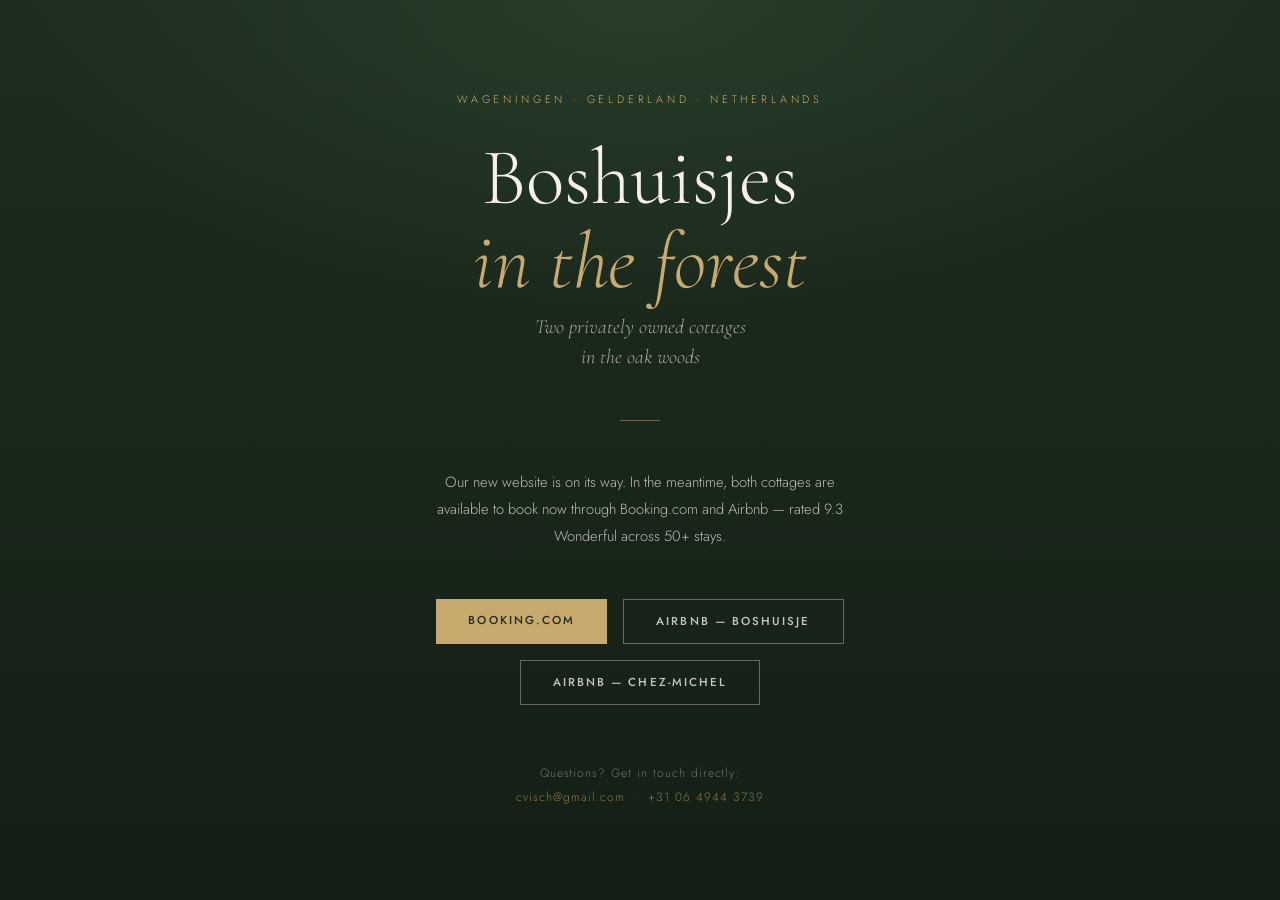
==== commit d7e8554c: "Clean slate: site cleared, coming-soon placeholder only (redesign in progress)" ====
--- a/boshuisjes/index.html
+++ b/boshuisjes/index.html
@@ -10,23 +10,20 @@
   <link href="https://fonts.googleapis.com/css2?family=Cormorant+Garamond:ital,wght@0,300;0,400;1,300;1,400&family=Jost:wght@300;400;500&display=swap" rel="stylesheet"/>
   <style>
     *{box-sizing:border-box;margin:0;padding:0}
-    :root{--forest:#1e2d1f;--gold:#c8a96e;--cream:#f5f0e8;--moss:#3a5c3e}
+    :root{--forest:#1e2d1f;--forest-deep:#141f15;--gold:#c8a96e;--cream:#f5f0e8}
     html,body{height:100%}
     body{
       font-family:'Jost',sans-serif;
       font-weight:300;
-      background:var(--forest);
+      background:
+        radial-gradient(ellipse 80% 60% at 50% 0%, rgba(58,92,62,.35), transparent 60%),
+        linear-gradient(180deg, var(--forest) 0%, var(--forest-deep) 100%);
       color:var(--cream);
       min-height:100vh;
       display:flex;
       align-items:center;
       justify-content:center;
       padding:2rem;
-      background-image:
-        linear-gradient(rgba(10,20,10,.72),rgba(10,20,10,.72)),
-        url('photos/a06/Boshuije%2006%20Banner%20photo.jpg');
-      background-size:cover;
-      background-position:center;
     }
     .wrap{text-align:center;max-width:580px}
     .eyebrow{
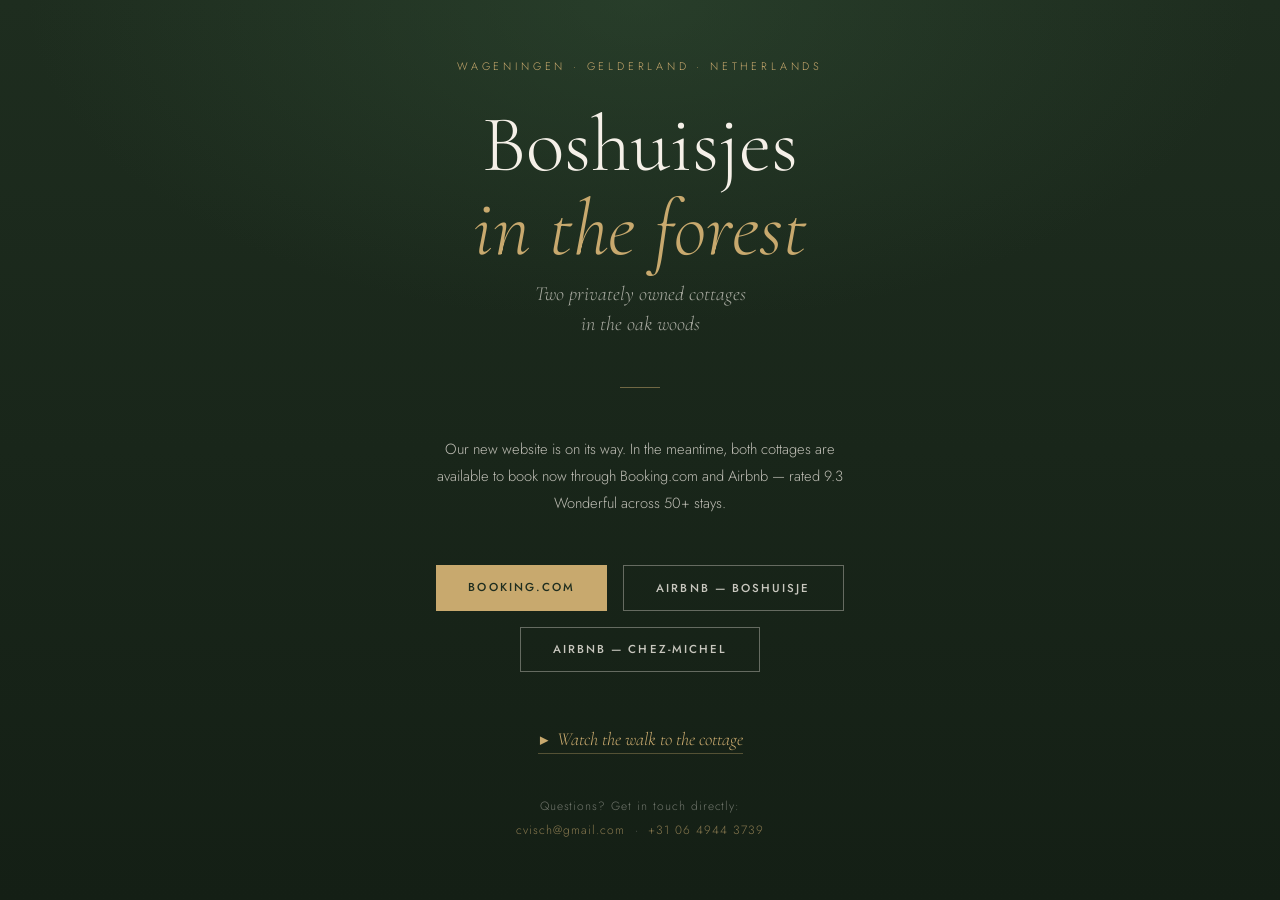
==== commit 220159ea: "Add /route page with walk-in video; link from coming-soon page Co-Authored-By: Claude Opus 5.5 <nore" ====
--- a/boshuisjes/index.html
+++ b/boshuisjes/index.html
@@ -91,6 +91,19 @@
       color:rgba(245,240,232,.8);
     }
     .btn-outline:hover{border-color:var(--gold);color:var(--gold)}
+    .route-link{
+      display:inline-block;
+      font-family:'Cormorant Garamond',serif;
+      font-style:italic;
+      font-size:1.15rem;
+      color:var(--gold);
+      text-decoration:none;
+      border-bottom:1px solid rgba(200,169,110,.35);
+      padding-bottom:.2rem;
+      margin-bottom:2.5rem;
+      transition:border-color .25s,color .25s;
+    }
+    .route-link:hover{color:var(--cream);border-color:var(--cream)}
     .contact{
       font-size:.75rem;
       color:rgba(245,240,232,.4);
@@ -113,6 +126,7 @@
       <a href="https://www.airbnb.com/rooms/1329072956715925253" target="_blank" rel="noopener" class="btn btn-outline">Airbnb — Boshuisje</a>
       <a href="https://www.airbnb.com/rooms/49576917" target="_blank" rel="noopener" class="btn btn-outline">Airbnb — Chez-Michel</a>
     </div>
+    <a href="/route/" class="route-link">&#9654;&nbsp; Watch the walk to the cottage</a>
     <div class="contact">
       Questions? Get in touch directly:<br>
       <a href="mailto:cvisch@gmail.com">cvisch@gmail.com</a> &nbsp;·&nbsp;
